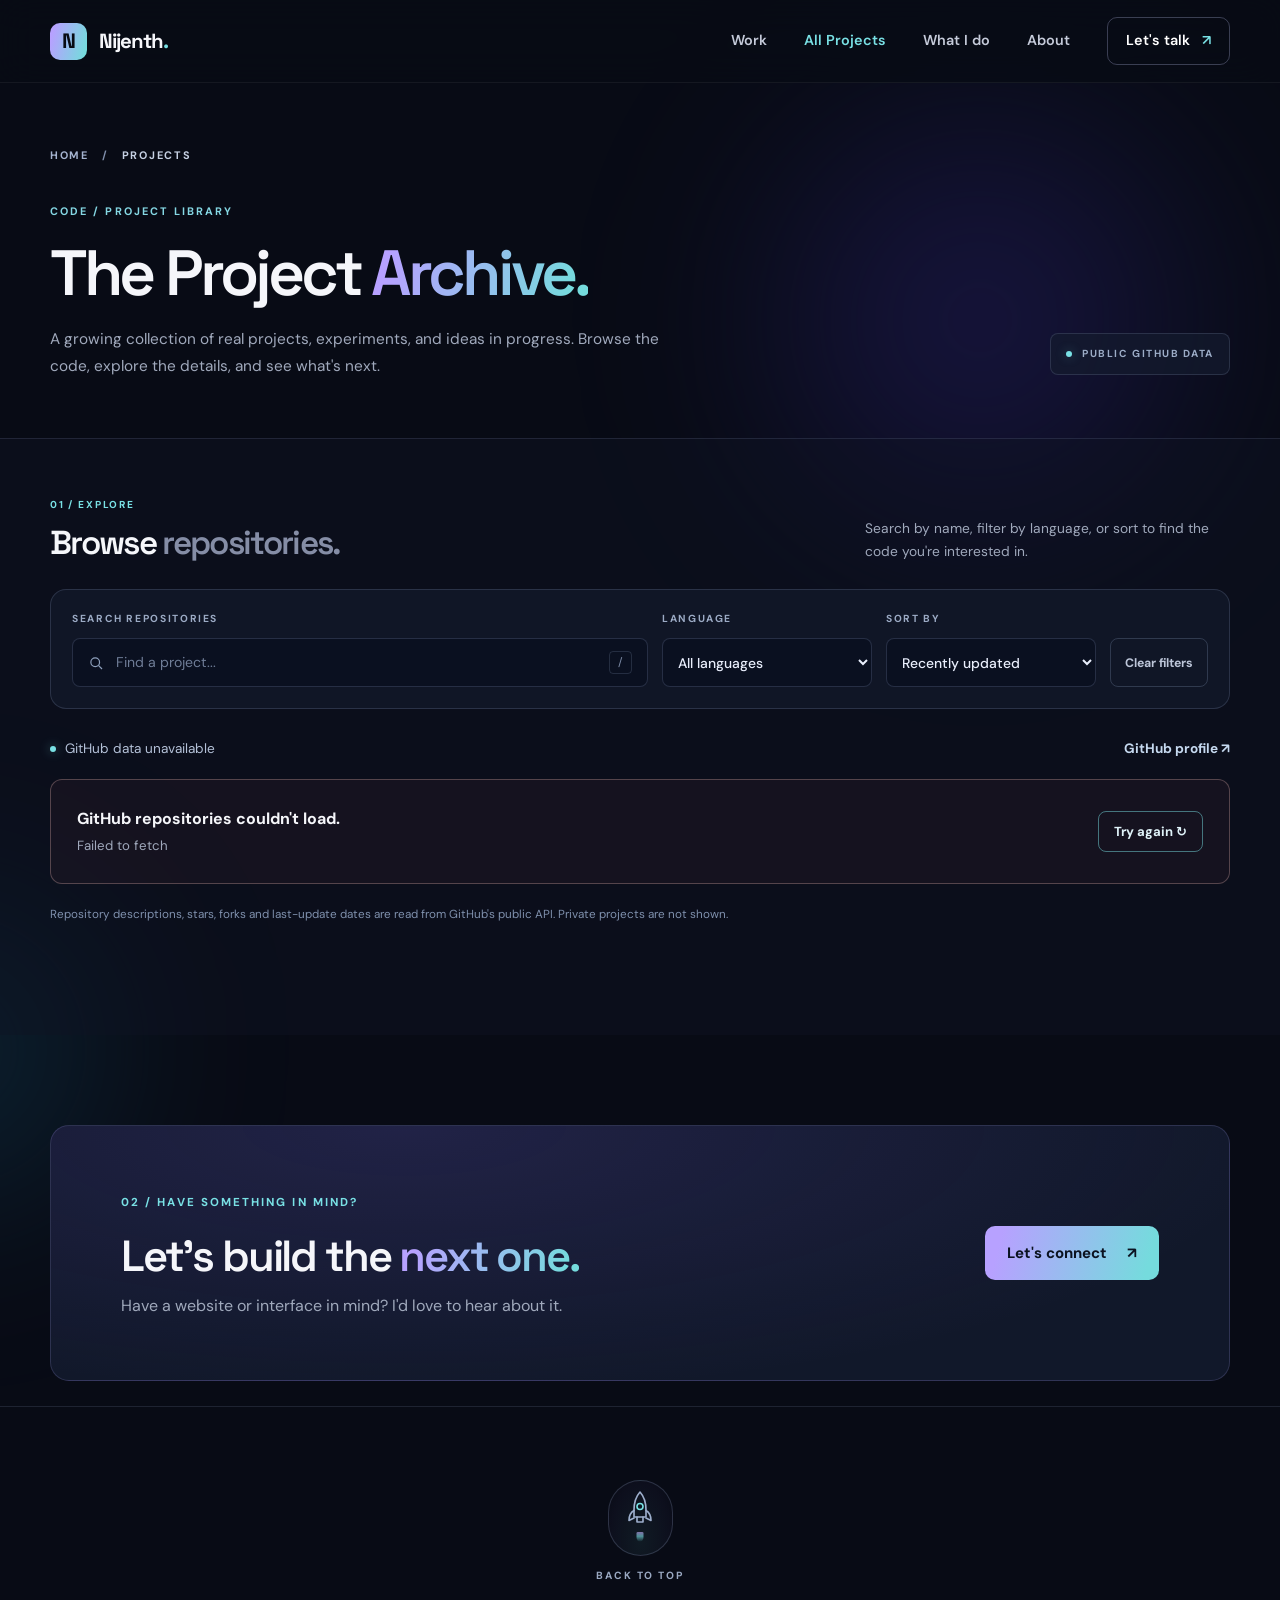
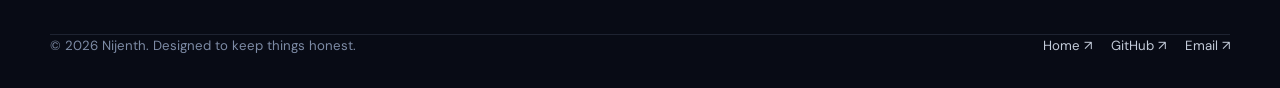
==== projects.html @ 248f4caf "Complete Portfolio V2 with GitHub Projects Explorer" ====
<!DOCTYPE html>
<html lang="en">
<head>
  <meta charset="UTF-8">
  <meta name="viewport" content="width=device-width, initial-scale=1">
  <meta name="color-scheme" content="dark">
  <meta name="theme-color" content="#080b15">
  <meta name="description" content="Explore Nijenth's public GitHub repositories, project source code, live demos, languages, and activity.">
  <meta name="author" content="Nijenth">
  <meta property="og:type" content="website">
  <meta property="og:title" content="All Projects — Nijenth | Frontend Developer">
  <meta property="og:description" content="An honest, searchable overview of Nijenth's public GitHub projects, powered by the GitHub API.">
  <title>All Projects — Nijenth | Frontend Developer</title>
  <link rel="preconnect" href="https://fonts.googleapis.com">
  <link rel="preconnect" href="https://fonts.gstatic.com" crossorigin>
  <link href="https://fonts.googleapis.com/css2?family=DM+Sans:wght@400;500;600;700&family=Space+Grotesk:wght@400;500;600;700&display=swap" rel="stylesheet">
  <link rel="stylesheet" href="style.css">
  <link rel="stylesheet" href="projects.css">
  <script src="script.js" defer></script>
  <script src="projects.js" defer></script>
</head>
<body>
  <a class="skip-link" href="#main">Skip to content</a>
  <div class="ambient ambient-one" aria-hidden="true"></div>
  <div class="ambient ambient-two" aria-hidden="true"></div>

  <header class="site-header" id="top">
    <div class="container header-inner">
      <a href="index.html#home" class="brand" aria-label="Nijenth, portfolio homepage">
        <span class="brand-mark">N</span>
        <span>Nijenth<span class="brand-period">.</span></span>
      </a>
      <button class="nav-toggle" type="button" aria-controls="primary-nav" aria-expanded="false" aria-label="Open navigation menu">
        <span></span><span></span><span></span>
      </button>
      <nav class="site-nav" id="primary-nav" aria-label="Main navigation">
        <a href="index.html#projects">Work</a>
        <a href="projects.html" aria-current="page">All Projects</a>
        <a href="index.html#services">What I do</a>
        <a href="index.html#about">About</a>
        <a href="index.html#contact" class="nav-contact">Let's talk <span aria-hidden="true">↗</span></a>
      </nav>
    </div>
  </header>

  <main id="main">
    <section class="archive-intro" id="home" tabindex="-1" aria-labelledby="archive-title">
      <div class="container">
        <nav class="archive-breadcrumb" aria-label="Breadcrumb">
          <a href="index.html#home">HOME</a>
          <span aria-hidden="true">/</span>
          <span aria-current="page">PROJECTS</span>
        </nav>
        <div class="archive-intro-row">
          <div class="archive-intro-copy">
            <span class="archive-overline">CODE / PROJECT LIBRARY</span>
            <h1 id="archive-title">The Project <span class="gradient-word">Archive.</span></h1>
            <p>A growing collection of real projects, experiments, and ideas in progress. Browse the code, explore the details, and see what's next.</p>
          </div>
          <div class="archive-data-source"><span class="archive-data-dot" aria-hidden="true"></span><span>PUBLIC GITHUB DATA</span></div>
        </div>
      </div>
    </section>

    <section class="archive-explorer" id="repository-explorer" aria-labelledby="explorer-heading">
      <div class="container">
        <div class="archive-section-head">
          <div>
            <span class="kicker">01 / EXPLORE</span>
            <h2 id="explorer-heading">Browse <span class="text-soft">repositories.</span></h2>
          </div>
          <p>Search by name, filter by language, or sort to find the code you're interested in.</p>
        </div>

        <div class="archive-toolbar" role="search" aria-label="Filter public GitHub repositories">
          <div class="archive-search-wrap">
            <label for="repo-search">SEARCH REPOSITORIES</label>
            <div class="archive-search-field">
              <svg width="18" height="18" viewBox="0 0 24 24" fill="none" stroke="currentColor" stroke-width="1.8" aria-hidden="true"><circle cx="10.8" cy="10.8" r="6.5"/><path d="m16 16 5 5"/></svg>
              <input id="repo-search" type="search" placeholder="Find a project..." autocomplete="off">
              <span class="keycap" aria-hidden="true">/</span>
            </div>
          </div>
          <div class="archive-select-wrap">
            <label for="language-filter">LANGUAGE</label>
            <select id="language-filter"><option value="all">All languages</option></select>
          </div>
          <div class="archive-select-wrap">
            <label for="sort-repos">SORT BY</label>
            <select id="sort-repos">
              <option value="updated">Recently updated</option>
              <option value="stars">Most stars</option>
              <option value="name">Name A–Z</option>
            </select>
          </div>
          <button id="clear-filters" class="clear-filters" type="button">Clear filters</button>
        </div>

        <div class="repo-results-bar">
          <div class="repo-results-copy"><span class="results-led" aria-hidden="true"></span><span id="repo-results-label" aria-live="polite">Connecting to GitHub…</span></div>
          <a href="https://github.com/Nijenth?tab=repositories" target="_blank" rel="noopener noreferrer">GitHub profile <span aria-hidden="true">↗</span></a>
        </div>

        <div id="repo-alert" class="repo-alert" role="alert" hidden>
          <div><strong>GitHub repositories couldn't load.</strong><p id="repo-error-text">Please try again in a moment.</p></div>
          <button id="retry-repos" type="button">Try again ↻</button>
        </div>

        <div id="repo-grid" class="repo-grid" aria-busy="true">
          <div class="repo-skeleton" aria-hidden="true"><div></div><i></i><i></i><span></span></div>
          <div class="repo-skeleton" aria-hidden="true"><div></div><i></i><i></i><span></span></div>
          <div class="repo-skeleton" aria-hidden="true"><div></div><i></i><i></i><span></span></div>
          <div class="repo-skeleton" aria-hidden="true"><div></div><i></i><i></i><span></span></div>
          <div class="repo-skeleton" aria-hidden="true"><div></div><i></i><i></i><span></span></div>
          <div class="repo-skeleton" aria-hidden="true"><div></div><i></i><i></i><span></span></div>
        </div>
        <div id="repo-empty" class="repo-empty" hidden>
          <div class="empty-icon" aria-hidden="true">⌕</div>
          <h3>No matching repositories.</h3>
          <p>Try another search or select a different language.</p>
          <button id="empty-reset" type="button">Show all repositories ↗</button>
        </div>
        <p class="archive-api-note">Repository descriptions, stars, forks and last-update dates are read from GitHub's public API. Private projects are not shown.</p>
      </div>
    </section>

    <section class="archive-cta" aria-labelledby="archive-cta-title">
      <div class="container archive-cta-panel">
        <div><span class="kicker">02 / HAVE SOMETHING IN MIND?</span><h2 id="archive-cta-title">Let's build the <span class="gradient-word">next one.</span></h2><p>Have a website or interface in mind? I'd love to hear about it.</p></div>
        <a class="button button-primary" href="index.html#contact">Let's connect <span aria-hidden="true">↗</span></a>
      </div>
    </section>
  </main>

  <footer class="footer">
    <div class="container rocket-return">
      <a href="#home" class="rocket-top" aria-label="Back to top">
        <span class="rocket-stage" aria-hidden="true">
          <span class="rocket-ship">
            <svg class="rocket-svg" viewBox="0 0 32 45" fill="none" xmlns="http://www.w3.org/2000/svg">
              <path d="M16 3C12 7.5 10 13.3 10 21V28H22V21C22 13.3 20 7.5 16 3Z" stroke="currentColor" stroke-width="1.65" stroke-linejoin="round"/>
              <circle cx="16" cy="17.5" r="3" stroke="#79e1e5" stroke-width="1.6"/>
              <path d="M10 21.5C6.6 23.5 5 27 5 31.5L10 29M22 21.5C25.4 23.5 27 27 27 31.5L22 29M13 28V33H19V28" stroke="currentColor" stroke-width="1.65" stroke-linecap="round" stroke-linejoin="round"/>
            </svg>
            <span class="rocket-flame"></span>
          </span>
          <span class="rocket-exhaust rocket-exhaust-left"></span>
          <span class="rocket-exhaust rocket-exhaust-right"></span>
        </span>
        <span class="rocket-label">BACK TO TOP</span>
      </a>
    </div>
    <div class="container footer-inner">
      <div>© <span id="year">2026</span> Nijenth. Designed to keep things honest.</div>
      <div><a href="index.html#home">Home ↗</a><a href="https://github.com/Nijenth" target="_blank" rel="noopener noreferrer">GitHub ↗</a><a href="mailto:nijenth11@gmail.com">Email ↗</a></div>
    </div>
  </footer>
</body>
</html>
---- style.css ----
/* Nijenth portfolio v2 — lightweight, responsive, no build tools required */
:root {
  --bg: #080b15;
  --surface: #0e1322;
  --surface-2: #141b2c;
  --line: rgba(177, 193, 236, .13);
  --text: #f5f6fa;
  --muted: #a0a9bc;
  --soft: #c5cbda;
  --purple: #a68bfa;
  --cyan: #79e1e5;
  --gradient: linear-gradient(105deg, #b7a1ff 10%, #75dbdd 92%);
  --font-body: 'DM Sans', system-ui, -apple-system, sans-serif;
  --font-head: 'Space Grotesk', system-ui, sans-serif;
  --container: 1180px;
}
*, *::before, *::after { box-sizing: border-box; }
html { scroll-behavior: smooth; scroll-padding-top: 95px; overflow-x: clip; }
body { margin: 0; background: var(--bg); color: var(--text); font-family: var(--font-body); line-height: 1.6; overflow-x: clip; }
a { color: inherit; text-decoration: none; }
button { font: inherit; }
a:focus-visible, button:focus-visible { outline: 3px solid var(--cyan); outline-offset: 5px; }
::selection { background: #8d6bf4; color: #fff; }
.container { width: min(var(--container), calc(100% - 72px)); margin-inline: auto; }
.section { position: relative; padding-block: 118px; }
h1, h2, h3, p { margin-top: 0; }
h1, h2, h3 { font-family: var(--font-head); letter-spacing: -.05em; }
h2 { font-size: clamp(2.2rem, 4.2vw, 3.5rem); line-height: 1.15; font-weight: 600; }
p { color: var(--muted); }
.skip-link { position: fixed; top: -100px; left: 20px; z-index: 200; background: #fff; color: #111; padding: 12px 18px; border-radius: 6px; }
.skip-link:focus { top: 12px; }
.ambient { pointer-events: none; position: absolute; z-index: -1; border-radius: 50%; filter: blur(75px); opacity: .5; }
.ambient-one { width: min(600px, 100vw); height: 600px; top: 20px; right: 0; background: radial-gradient(circle, #28206d 5%, transparent 72%); }
.ambient-two { width: 460px; height: 460px; top: 820px; left: -280px; background: radial-gradient(circle, #123f55 5%, transparent 72%); }
/* Header */
.site-header { position: sticky; top: 0; z-index: 30; border-bottom: 1px solid rgba(255,255,255,.055); background: rgba(8,11,21,.82); backdrop-filter: blur(18px); -webkit-backdrop-filter: blur(18px); transition: background .2s ease, border-color .2s ease; }
.site-header.scrolled { background: rgba(8,11,21,.96); border-bottom-color: var(--line); }
.header-inner { display: flex; justify-content: space-between; align-items: center; min-height: 82px; gap: 24px; }
.brand { display: inline-flex; align-items: center; gap: 12px; font-family: var(--font-head); font-size: 1.28rem; font-weight: 700; letter-spacing: -.05em; white-space: nowrap; }
.brand-mark { width: 37px; height: 37px; display: grid; place-items: center; background: var(--gradient); border-radius: 10px; color: #080b15; font-size: 1.3rem; line-height: 1; }
.brand-period { color: var(--cyan); }
.site-nav { display: flex; align-items: center; gap: 37px; font-size: .9rem; font-weight: 600; }
.site-nav > a { color: var(--soft); transition: color .2s ease; }
.site-nav > a:hover { color: #fff; }
.site-nav .nav-contact { padding: 11px 18px; border: 1px solid rgba(190,198,245,.28); border-radius: 10px; color: white; }
.nav-contact span { color: var(--cyan); margin-left: 8px; }
.nav-toggle { display: none; }
/* Hero */
.hero { min-height: 750px; padding: 120px 0 36px; }
.hero-layout { display: grid; grid-template-columns: minmax(0, 1.15fr) minmax(360px, .85fr); align-items: center; gap: 65px; }
.eyebrow, .kicker, .project-index { letter-spacing: .18em; font-size: .72rem; font-weight: 700; text-transform: uppercase; }
.eyebrow { display: inline-flex; flex-wrap: wrap; align-items: center; gap: 11px; color: #c8d0df; margin-bottom: 30px; letter-spacing: .12em; }
.eyebrow-sep { color: #59657e; }
.status-dot { width: 8px; height: 8px; background: #77e1be; border-radius: 50%; box-shadow: 0 0 16px rgba(119,225,190,.65); }

.hero h1 {
  font-size: clamp(3.1rem, 4.3vw, 4.2rem);
  line-height: 1.06;
  font-weight: 600;
  margin-bottom: 27px;
}
.gradient-word { background: var(--gradient); background-clip: text; -webkit-background-clip: text; color: transparent; }
.hero-description { max-width: 550px; font-size: 1.14rem; line-height: 1.82; margin-bottom: 32px; }
.hero-actions { display: flex; align-items: center; gap: 14px; flex-wrap: wrap; }
.button { display: inline-flex; justify-content: center; align-items: center; gap: 20px; padding: 15px 22px; border-radius: 10px; font-size: .94rem; font-weight: 700; transition: transform .2s ease, background .2s ease, border .2s ease; }
.button:hover { transform: translateY(-3px); }
.button-primary { background: var(--gradient); color: #0b1220; }
.button-primary:hover { background: linear-gradient(100deg, #c6b5ff, #98edf0); }
.button-outline { color: #fff; border: 1px solid rgba(180,191,225,.3); background: rgba(255,255,255,.015); }
.button-outline:hover { border-color: var(--purple); }
.stack-line { display: flex; gap: 10px; flex-wrap: wrap; font-size: .83rem; color: #d5d9e5; margin-top: 35px; }
.stack-line span { color: #7c899f; }
.hero-art { position: relative; min-height: 455px; display: flex; align-items: center; justify-content: center; }
.art-halo { pointer-events: none; position: absolute; width: 460px; height: 460px; max-width: 100%; border-radius: 50%; background: radial-gradient(circle, rgba(105,79,230,.26), rgba(37,62,106,.12) 45%, transparent 70%); filter: blur(12px); }
.art-window { position: relative; width: min(100%, 460px); border-radius: 18px; overflow: hidden; background: linear-gradient(145deg, #192139, #0e1424); border: 1px solid rgba(184,193,243,.2); transform: rotate(1.5deg); box-shadow: 0 32px 100px rgba(0,0,0,.4), 0 0 60px rgba(114,96,248,.09); }
.window-bar { height: 49px; border-bottom: 1px solid rgba(255,255,255,.09); display: flex; align-items: center; gap: 13px; padding: 0 20px; background: rgba(255,255,255,.02); }
.traffic { display: flex; gap: 6px; }
.traffic i { width: 8px; height: 8px; border-radius: 50%; background: #f28e93; }
.traffic i:nth-child(2) { background: #f1be65; }
.traffic i:nth-child(3) { background: #69d3b2; }
.window-label { margin: auto; font: 500 .7rem var(--font-head); color: #8694b4; }
.window-dots { font-size: 1.25rem; color: #7587a7; }
.window-body { padding: 38px 35px 32px; min-height: 355px; }
.window-small-tag { font: 700 .62rem var(--font-head); letter-spacing: .17em; color: #9ecadf; margin-bottom: 22px; }
.window-headline { font: 600 clamp(2.4rem, 4vw, 3.5rem)/1.08 var(--font-head); letter-spacing: -.055em; }
.window-headline em { font-style: normal; color: #b3a4ff; }
.window-lines { margin-top: 23px; display: grid; gap: 8px; }
.window-lines span { display: block; height: 6px; width: 80%; border-radius: 20px; background: rgba(173,189,229,.13); }
.window-lines span:nth-child(2) { width: 62%; }
.window-lines span:nth-child(3) { width: 42%; }
.window-cards { margin-top: 29px; display: grid; grid-template-columns: repeat(2, 1fr); gap: 10px; }
.window-cards div { background: rgba(11,17,34,.6); border: 1px solid rgba(190,205,242,.1); border-radius: 9px; padding: 14px; display: flex; align-items: center; gap: 9px; color: #cad2e5; font-size: .74rem; }
.tiny-circle { width: 14px; height: 14px; border: 2px solid #75c4e3; border-radius: 50%; }
.tiny-diamond { width: 11px; height: 11px; transform: rotate(45deg); background: #b0a0fb; border-radius: 2px; }
.float-note { position: absolute; z-index: 2; background: rgba(22,29,47,.95); border: 1px solid rgba(186,196,241,.19); box-shadow: 0 20px 40px rgba(0,0,0,.32); border-radius: 9px; font-size: .8rem; font-weight: 700; padding: 13px 16px; }
.note-top { top: 14px; right: -14px; transform: rotate(5deg); }
.note-bottom { bottom: 10px; left: -22px; transform: rotate(-4deg); }
.note-star { color: #c3a7ff; margin-right: 5px; }
.mini-code { font: 700 1rem var(--font-head); color: #7bdbe1; margin-right: 6px; }
.hero-foot { display: flex; justify-content: space-between; align-items: center; color: #65738b; border-top: 1px solid var(--line); margin-top: 83px; padding-top: 21px; letter-spacing: .22em; font-size: .66rem; font-weight: 700; }

/* Shared intro */
.kicker { color: var(--cyan); display: inline-block; margin-bottom: 18px; }
.section-intro { display: flex; justify-content: space-between; align-items: end; gap: 45px; margin-bottom: 42px; }
.section-intro h2 { margin-bottom: 0; }
.section-intro p { max-width: 390px; margin-bottom: 4px; font-size: .98rem; }
.text-soft { color: #858da6; }
/* Project highlight */
.work-section { padding-top: 95px; }
.project-featured { border: 1px solid var(--line); display: grid; grid-template-columns: 1.12fr .88fr; background: #101526; border-radius: 18px; overflow: hidden; box-shadow: 0 24px 60px rgba(0,0,0,.14); }
.featured-media { position: relative; display: flex; min-height: 374px; align-items: center; justify-content: center; background: radial-gradient(circle at 50% 50%, #272050, #101629 65%); padding: 29px; overflow: hidden; }
/* A purpose-built illustration, not a purported screenshot or dashboard data. */
.automatex-preview { position: relative; width: 100%; max-width: 580px; height: 340px; overflow: hidden; padding: 0; border: 1px solid rgba(203,187,255,.28); border-radius: 12px; background: radial-gradient(circle at 10% 95%, rgba(125,78,219,.45), transparent 62%), #100e23; box-shadow: 0 25px 65px rgba(0,0,0,.45); transform: rotate(-1.5deg); }
.ap-nav { height: 47px; display: flex; align-items: center; gap: 11px; justify-content: space-between; padding: 0 20px; border-bottom: 1px solid rgba(205,188,255,.15); background: rgba(16,14,35,.85); }
.ap-brand { font: 700 14px var(--font-head); letter-spacing: -.04em; color: white; }
.ap-brand > span:last-child { color: #c7aaff; }
.ap-logo { font-size: 20px; color: #c7aaff; vertical-align: middle; margin-right: 6px; }
.ap-navlist { color: #aaa0c3; font-size: 9px; }
.ap-nav-arrow { color: #cbb7fb; font-size: 19px; }
.ap-main { position: relative; padding: 28px 25px; z-index: 1; }
.ap-eyebrow { display: block; font-size: 9px; letter-spacing: .15em; font-weight: 700; color: #bfa7f1; margin-bottom: 14px; }
.ap-title { font: 600 clamp(28px, 3vw, 42px)/1.08 var(--font-head); letter-spacing: -.06em; color: #fff; }
.ap-title em { font-style: normal; color: #c6aaff; }
.ap-description { display: block; color: #c7bed8; margin-top: 13px; font-size: 11px; }
.ap-cta { display: inline-block; font: 700 10px var(--font-head); color: #190e33; background: #c3a5fa; padding: 10px 14px; border-radius: 6px; margin-top: 19px; }
.ap-workflow { position: absolute; top: 77px; right: -75px; width: 235px; border: 1px solid rgba(213,202,250,.2); border-radius: 11px; background: #201b39; box-shadow: 0 18px 55px rgba(0,0,0,.4); transform: rotate(6deg); padding: 14px; }
.ap-workflow-top { display: flex; justify-content: space-between; color: #9c92b6; border-bottom: 1px solid rgba(255,255,255,.09); padding-bottom: 10px; font-size: 8px; font-weight: 700; letter-spacing: .1em; }
.ap-workflow-top i { display: inline-block; height: 6px; width: 6px; margin-right: 5px; border-radius: 50%; background: #79e1e5; }
.ap-workflow-row { display: flex; align-items: center; gap: 8px; padding: 12px 0; font-size: 9px; border-bottom: 1px solid rgba(255,255,255,.045); }
.ap-workflow-row:last-child { border: none; padding-bottom: 0; }
.ap-node { flex: 0 0 23px; display: grid; place-items: center; height: 22px; background: #31294f; border-radius: 5px; color: #b8a4ee; font-weight: 700; }
.ap-step { flex: 1; color: #e8e2f4; }
.ap-check { color: #7fd5be; font-weight: 700; }
.image-label { position: absolute; left: 28px; bottom: 22px; font-size: .59rem; letter-spacing: .13em; font-weight: 700; padding: 7px 11px; color: #cdd6ea; background: rgba(10,16,34,.85); border: 1px solid rgba(180,192,234,.19); border-radius: 5px; }
.featured-content { display: flex; flex-direction: column; align-items: start; padding: 53px 48px 45px; }
.project-index { color: #8fa3c1; letter-spacing: .15em; }
.featured-content h3 { margin: 23px 0 14px; font-size: clamp(2.2rem, 3.4vw, 3.3rem); font-weight: 600; }
.project-mark { color: #b5a3ff; font-size: 1.6rem; margin-left: 8px; vertical-align: 11px; }
.featured-content p { font-size: .96rem; line-height: 1.83; margin-bottom: 24px; }
.tag-list { display: flex; flex-wrap: wrap; gap: 8px; }
.tag-list span { background: #1b2237; border: 1px solid rgba(194,207,247,.12); color: #b8c3d8; border-radius: 6px; padding: 5px 10px; font-size: .75rem; font-weight: 600; }
.project-links { display: flex; flex-wrap: wrap; gap: 24px; border-top: 1px solid var(--line); padding-top: 23px; margin-top: auto; width: 100%; }
.project-links a, .text-link, .all-projects { font-weight: 700; font-size: .9rem; color: #e5eafe; transition: color .2s ease; }
.project-links a:hover, .text-link:hover, .all-projects:hover { color: var(--cyan); }
.project-links span, .text-link span, .all-projects span { color: var(--cyan); margin-left: 5px; }
.project-grid { display: grid; grid-template-columns: repeat(2, minmax(0, 1fr)); gap: 22px; margin-top: 22px; }
.project-card { background: #0f1423; border: 1px solid var(--line); border-radius: 17px; overflow: hidden; transition: transform .25s ease, border-color .25s ease; }
.project-card:hover { transform: translateY(-4px); border-color: rgba(170,161,235,.36); }
.project-illustration { min-height: 257px; padding: 32px 54px 0; overflow: hidden; }
.store-illustration { background: radial-gradient(ellipse at 50% 160%, #356276, transparent 85%), linear-gradient(135deg,#152337,#102432); }
.neural-illustration { background: radial-gradient(ellipse at 80% 90%, #512b9a, transparent 80%), linear-gradient(135deg,#16162e,#28204b); }
.preview-bar { display: flex; justify-content: space-between; align-items: center; height: 37px; max-width: 370px; margin: 0 auto; padding: 0 13px; background: #141c2e; border: 1px solid #34405c; border-radius: 10px 10px 0 0; font-size: .74rem; color: #d7e8f5; font-weight: 700; }
.preview-dot { width: 11px; height: 11px; border-radius: 3px; background: #6be0e3; margin-right: 8px; }
.preview-dot.purple { background: #bc9cff; }
.preview-mini { margin-left: auto; color: #9db0d4; }
.store-preview { max-width: 370px; height: 195px; margin: 0 auto; padding: 22px; background: #e6eff4; border: 1px solid #34405c; border-top: none; box-shadow: 0 12px 35px rgba(0,0,0,.28); }
.store-search { height: 16px; border-radius: 4px; background: #c9d9e3; margin-bottom: 17px; }
.store-cards { display: grid; grid-template-columns: repeat(3,1fr); gap: 10px; }
.store-cards > span { display: flex; flex-direction: column; padding: 8px; gap: 8px; background: white; border-radius: 6px; height: 120px; }
.store-cards i { display: block; background: linear-gradient(120deg, #9cc7cf, #7d9cae); border-radius: 4px; height: 62px; }
.store-cards span:nth-child(2) i { background: linear-gradient(120deg,#aca6e2,#8172a7); }
.store-cards span:nth-child(3) i { background: linear-gradient(120deg,#9db9a0,#618e80); }
.store-cards b, .store-cards small { display: block; background: #d8e0ec; border-radius: 3px; height: 6px; }
.store-cards small { width: 50%; background: #9eabc3; }
.neural-preview { position: relative; height: 195px; max-width: 370px; overflow: hidden; margin: auto; padding: 25px 26px; background: #101325; border: 1px solid #383354; border-top: none; box-shadow: 0 12px 35px rgba(0,0,0,.3); }
.neural-badge { display: block; color: #ac9ef3; letter-spacing: .1em; font-size: .57rem; font-weight: 700; margin-bottom: 16px; }
.neural-preview strong { position: relative; z-index: 2; color: #f5f1ff; font: 600 1.7rem/1.12 var(--font-head); letter-spacing: -.04em; }
.neural-cta { display: block; width: 66px; height: 15px; border-radius: 5px; margin-top: 17px; background: linear-gradient(120deg,#8c6ce5,#a18df5); }
.neural-orb { position: absolute; right: 4px; bottom: -65px; width: 190px; height: 190px; border-radius: 50%; background: radial-gradient(circle at 30% 30%, #c5a9ff, #5940b6 37%, #121029 73%); filter: drop-shadow(0 0 35px #7049ba); opacity: .9; }
.project-card-copy { padding: 30px 32px 34px; }
.project-card-copy h3 { font-size: 1.85rem; font-weight: 600; margin: 10px 0 11px; }
.project-card-copy p { min-height: 77px; font-size: .93rem; line-height: 1.8; margin-bottom: 17px; }
.project-card-copy .text-link { display: inline-block; margin-top: 25px; }
.illustration-note { font-size: .74rem; margin-top: 17px; color: #818da6; }
.all-projects { display: table; margin: 33px auto 0; border-bottom: 1px solid rgba(138,161,205,.35); padding-bottom: 7px; }
/* Services */
.services-section { border-top: 1px solid var(--line); background: rgba(16,21,37,.55); }
.services-grid { display: grid; grid-template-columns: repeat(3,minmax(0, 1fr)); gap: 20px; }
.service-card { min-height: 281px; padding: 33px; border-radius: 14px; background: #111829; border: 1px solid var(--line); }
.service-icon { display: inline-flex; align-items: center; justify-content: center; font: 500 1.7rem var(--font-head); color: #a4bbff; width: 54px; height: 54px; background: rgba(133,130,241,.11); border: 1px solid rgba(154,162,255,.17); border-radius: 12px; }
.service-number { float: right; color: #5e6c88; font: 700 .76rem var(--font-head); }
.service-card h3 { font-size: 1.42rem; letter-spacing: -.035em; margin: 25px 0 9px; }
.service-card p { font-size: .92rem; line-height: 1.85; margin-bottom: 0; }
/* About */
.about-layout { display: grid; grid-template-columns: .82fr 1.18fr; align-items: center; gap: 105px; }
.about-art { min-height: 400px; border: 1px solid rgba(175,171,240,.18); border-radius: 18px; background: radial-gradient(circle at 50% 48%, #32265e, #16192e 50%, #101524 90%); display: flex; flex-direction: column; align-items: center; justify-content: center; box-shadow: inset 0 0 120px rgba(74,55,160,.08); }
.about-monogram { font: 700 clamp(9rem, 16vw, 14rem)/1 var(--font-head); letter-spacing: -.13em; color: #d2c5ff; text-shadow: 0 0 70px rgba(164,143,255,.28); }
.about-monogram span { color: #7fe0e4; }
.about-art-caption { margin-top: 20px; font-size: .63rem; letter-spacing: .19em; color: #a9afd5; font-weight: 700; }
.about-copy h2 { margin-bottom: 22px; }
.about-copy p { max-width: 600px; font-size: 1.02rem; line-height: 1.88; margin-bottom: 16px; }
.about-copy .text-link { display: inline-block; margin-top: 22px; }
/* Contact */
.contact-section { padding-top: 35px; padding-bottom: 110px; }
.contact-panel { text-align: center; position: relative; overflow: hidden; padding: 89px 30px 82px; border-radius: 22px; border: 1px solid rgba(163,152,231,.27); background: radial-gradient(ellipse at 51% -10%, rgba(103,74,194,.32), transparent 70%), #11172b; }
.contact-panel::after { content: ''; position: absolute; z-index: 0; width: 440px; height: 440px; border: 1px solid rgba(181,162,250,.07); border-radius: 50%; right: -210px; top: -280px; pointer-events: none; }
.contact-panel > * { position: relative; z-index: 1; }
.contact-panel h2 { font-size: clamp(2.25rem,4.7vw,4.15rem); margin-bottom: 22px; }
.contact-panel p { max-width: 495px; margin: 0 auto 31px; font-size: 1rem; }
.contact-button { margin: 0 auto; }
.email-link { display: block; width: max-content; max-width: 100%; margin: 20px auto 0; color: #b5c3d8; font-size: .9rem; text-decoration: underline; text-underline-offset: 5px; overflow-wrap: anywhere; }
/* Footer */
.footer { border-top: 1px solid var(--line); padding-block: 32px; color: #7d8ba5; font-size: .83rem; }
.footer-inner, .footer-inner > div:last-child { display: flex; align-items: center; justify-content: space-between; flex-wrap: wrap; gap: 19px; }
.footer a { color: #c3cbd9; }
.footer a:hover { color: var(--cyan); }
/* Reveal — uses the individual `translate` property so it never competes with
   `transform`-based hover effects on the same element. */
.can-reveal .reveal { opacity: 0; translate: 0 22px; transition: opacity .65s ease, translate .65s ease; }
.can-reveal .reveal.is-visible { opacity: 1; translate: 0 0; }
/* Project cards keep their quick hover transition (the rule above would otherwise override it). */
.can-reveal .project-card.reveal { transition: opacity .65s ease, translate .65s ease, transform .25s ease, border-color .25s ease; }
/* Arrow nudge on buttons and links */
.button span, .project-links span, .text-link span, .all-projects span { display: inline-block; transition: transform .2s ease; }
.button:hover span, .project-links a:hover span, .text-link:hover span, .all-projects:hover span { transform: translate(3px, -3px); }
/* Cursor spotlight on cards (position is set from script.js; hover-capable devices only) */
.project-card, .service-card { position: relative; }
.project-card::after, .service-card::after { content: ''; position: absolute; inset: 0; border-radius: inherit; pointer-events: none; opacity: 0; transition: opacity .3s ease; background: radial-gradient(260px circle at var(--mx, 50%) var(--my, 50%), rgba(166,139,250,.14), transparent 70%); }
@media (hover: hover) {
  .project-card:hover::after, .service-card:hover::after { opacity: 1; }
}
/* Workflow ticks in the AutomateX illustration appear one by one, then reset */
.ap-check { display: inline-block; }
@media (prefers-reduced-motion: no-preference) {
  .ap-check { animation: tick-loop 5.6s ease-in-out infinite backwards; }
  /* .ap-workflow-top is the first child, so the three rows are children 2, 3 and 4 */
  .ap-workflow-row:nth-child(3) .ap-check { animation-delay: .8s; }
  .ap-workflow-row:nth-child(4) .ap-check { animation-delay: 1.6s; }
}
@keyframes tick-loop {
  0%, 6% { opacity: 0; transform: scale(.4); }
  14%, 82% { opacity: 1; transform: scale(1); }
  92%, 100% { opacity: 0; transform: scale(1); }
}
/* Stagger the three service cards when they sit side by side */
@media (min-width: 821px) {
  .can-reveal .services-grid .service-card:nth-child(2) { transition-delay: .1s; }
  .can-reveal .services-grid .service-card:nth-child(3) { transition-delay: .2s; }
}
/* Hero entrance and gentle floating notes (skipped entirely for reduced motion) */
@media (prefers-reduced-motion: no-preference) {
  .hero-copy > * { animation: rise .7s cubic-bezier(.2,.7,.2,1) backwards; }
  .hero-copy > :nth-child(2) { animation-delay: .08s; }
  .hero-copy > :nth-child(3) { animation-delay: .16s; }
  .hero-copy > :nth-child(4) { animation-delay: .24s; }
  .hero-copy > :nth-child(5) { animation-delay: .32s; }
  .hero-art { animation: rise .9s .25s cubic-bezier(.2,.7,.2,1) backwards; }
  .note-top { animation: float 6s ease-in-out infinite; }
  .note-bottom { animation: float 7s ease-in-out -2s infinite; }
}
@keyframes rise { from { opacity: 0; transform: translateY(18px); } }
@keyframes float { 50% { translate: 0 -8px; } }
/* Responsive */
@media(max-width: 1050px) {
  .hero-layout { gap: 20px; grid-template-columns: minmax(0,1fr) minmax(320px,.82fr); }
  .hero h1 { font-size: clamp(3rem, 5.6vw, 4.65rem); }
  .featured-content { padding: 35px 30px; }
  .about-layout { gap: 55px; }
  .project-illustration { padding-inline: 28px; }
}
@media(max-width: 820px) {
  .container { width: min(var(--container), calc(100% - 42px)); }
  .section { padding-block: 84px; }
  .header-inner { min-height: 72px; }
  .nav-toggle { display: flex; position: relative; z-index: 32; width: 44px; height: 44px; flex-direction: column; align-items: center; justify-content: center; gap: 5px; background: #171d30; border: 1px solid var(--line); border-radius: 9px; cursor: pointer; }
  .nav-toggle span { display: block; width: 19px; height: 2px; background: #eee; border-radius: 3px; transition: transform .2s ease, opacity .2s ease; }
  .nav-toggle[aria-expanded="true"] span:nth-child(1) { transform: translateY(7px) rotate(45deg); }
  .nav-toggle[aria-expanded="true"] span:nth-child(2) { opacity: 0; }
  .nav-toggle[aria-expanded="true"] span:nth-child(3) { transform: translateY(-7px) rotate(-45deg); }
  .site-nav { position: absolute; top: calc(100% + 1px); left: 0; right: 0; padding: 20px max(21px,calc((100% - 1180px)/2)); background: #0c1221; border-bottom: 1px solid var(--line); box-shadow: 0 22px 45px rgba(0,0,0,.45); flex-direction: column; align-items: stretch; gap: 0; visibility: hidden; opacity: 0; pointer-events: none; transform: translateY(-12px); transition: opacity .2s ease, transform .2s ease, visibility .2s ease; }
  .site-nav.is-open { visibility: visible; opacity: 1; pointer-events: auto; transform: translateY(0); }
  .site-nav > a { padding: 14px 12px; }
  .site-nav .nav-contact { margin-top: 10px; text-align: center; }
  .hero { min-height: auto; padding-top: 95px; }
  .hero-layout { grid-template-columns: 1fr; gap: 55px; }
  .hero-copy { max-width: 690px; }
  .hero h1 { font-size: clamp(3.2rem, 8vw, 5.5rem); }
  .hero-art { max-width: 540px; width: 100%; margin-inline: auto; }
  .hero-foot { margin-top: 50px; }
  .section-intro { align-items: start; flex-direction: column; gap: 15px; }
  .section-intro p { max-width: 600px; }
  .project-featured { grid-template-columns: 1fr; }
  .featured-media { min-height: auto; padding: 40px 35px; }
  .featured-content { min-height: 315px; padding: 40px; }
  .project-grid { gap: 15px; }
  .project-illustration { padding-inline: 14px; }
  .services-grid { grid-template-columns: 1fr; }
  .service-card { min-height: 0; }
  .about-layout { grid-template-columns: 1fr; gap: 50px; }
  .about-art { min-height: 350px; }
  .contact-section { padding-top: 10px; }
}
@media(max-width: 580px) {
  .container { width: calc(100% - 36px); }
  .section { padding-block: 75px; }
  .hero { padding-top: 70px; }
  .hero h1 { font-size: clamp(2.8rem, 11vw, 4rem); }
  .hero-description { font-size: 1.01rem; }
  .eyebrow { font-size: .62rem; }
  .hero-actions { align-items: stretch; gap: 10px; }
  .hero-actions .button { width: 100%; }
  .stack-line { font-size: .76rem; }
  .hero-art { min-height: 370px; }
  .art-window { width: calc(100% - 24px); }
  .window-body { padding: 28px 22px 25px; min-height: 310px; }
  .window-headline { font-size: 2.7rem; }
  .note-top { right: 0; top: 0; }
  .note-bottom { left: 0; bottom: 0; }
  .float-note { font-size: .69rem; padding: 10px 11px; }
  .hero-foot { margin-top: 26px; }
  .section-intro { margin-bottom: 31px; }
  .section-intro h2 { font-size: 2.5rem; }
  .featured-media { padding: 30px 20px 50px; }
  .image-label { bottom: 13px; left: 19px; }
  .featured-content { padding: 30px 24px; min-height: 0; }
  .featured-content h3 { margin-top: 14px; }
  .project-links { margin-top: 25px; gap: 15px; }
  .project-grid { grid-template-columns: 1fr; }
  .project-illustration { padding: 28px 35px 0; }
  .project-card-copy { padding: 28px 25px; }
  .project-card-copy p { min-height: 0; }
  .about-art { min-height: 290px; }
  .about-monogram { font-size: 10rem; }
  .about-art-caption { font-size: .5rem; }
  .contact-panel { padding: 63px 22px; }
  .contact-panel h2 { font-size: 2.4rem; }
  .footer-inner, .footer-inner > div:last-child { justify-content: center; text-align: center; }
}
@media (prefers-reduced-motion: reduce) {
  html { scroll-behavior: auto; }
  *, *::before, *::after { animation-duration: .01ms !important; transition-duration: .01ms !important; }
  .reveal { opacity: 1; transform: none; translate: none; }
}

@media (max-width: 580px) {
  .automatex-preview { height: 284px; }
  .ap-main { padding: 28px 15px; }
  .ap-title { font-size: 29px; }
  .ap-description { font-size: 9px; max-width: 168px; }
  .ap-workflow { right: -130px; width: 208px; }
  .ap-navlist { display: none; }
}


/* --------------------------------------------------------------------
   Four scroll navigation mice — matches the original grey-outline,
   cyan-wheel indicator and reuses a single CSS animation.
   -------------------------------------------------------------------- */
.hero-foot {
  display: grid;
  grid-template-columns: minmax(0, 1fr) auto minmax(0, 1fr);
  align-items: center;
  min-height: 62px;
}

.hero-foot > span:first-child {
  grid-column: 1;
  justify-self: start;
}

.hero-foot > .scroll-mouse {
  grid-column: 2;
  justify-self: center;
}

.scroll-mouse {
  position: relative;
  display: flex;
  flex: none;
  justify-content: center;
  width: 27px;
  height: 43px;
  padding-top: 8px;
  border: 2px solid #7484a0;
  border-radius: 20px;
  cursor: pointer;
  transition: border-color .3s ease;
}

/* Invisible larger click/touch area, without enlarging the mouse icon. */
.scroll-mouse::before {
  content: '';
  position: absolute;
  inset: -9px;
}

.scroll-mouse:hover,
.scroll-mouse:focus-visible {
  border-color: #22d3ee;
}

.scroll-mouse-wheel {
  display: block;
  flex: 0 0 4px;
  width: 4px;
  height: 8px;
  background: #22d3ee;
  border-radius: 4px;
  animation: mouseScroll 1.8s ease-in-out infinite;
}

@keyframes mouseScroll {
  0%   { transform: translateY(0); opacity: 0; }
  35%  { opacity: 1; }
  100% { transform: translateY(12px); opacity: 0; }
}

.section-scroll {
  display: flex;
  justify-content: center;
  align-items: center;
  margin-top: clamp(45px, 6vw, 85px);
}

@media (max-width: 640px) {
  .hero-foot {
    grid-template-columns: minmax(0, 1fr);
    justify-items: center;
    row-gap: 16px;
  }

  .hero-foot > span:first-child {
    grid-column: 1;
    justify-self: start;
  }

  .hero-foot > .scroll-mouse {
    grid-column: 1;
    justify-self: center;
  }

  .section-scroll {
    margin-top: 48px;
  }
}

@media (prefers-reduced-motion: reduce) {
  .scroll-mouse-wheel {
    animation: none;
    opacity: 1;
    transform: none;
  }
}


/* ---------------------------------------------------------------
   Minimal rocket — visible at the end of the page, with a real
   launch-on-click animation. One control replaces the old text link.
   --------------------------------------------------------------- */
.rocket-return {
  display: flex;
  justify-content: center;
  padding: 35px 0 43px;
  border-bottom: 1px solid var(--line);
}

.rocket-top {
  display: inline-flex;
  flex-direction: column;
  align-items: center;
  justify-content: center;
  gap: 12px;
  min-width: 116px;
  padding: 6px 15px;
  color: #c7d1e4;
  text-align: center;
  cursor: pointer;
}

.rocket-stage {
  position: relative;
  display: grid;
  place-items: center;
  width: 65px;
  height: 76px;
  border: 1px solid rgba(177, 193, 236, .20);
  border-radius: 34px;
  background: radial-gradient(ellipse at 50% 80%, rgba(121,225,229,.075), rgba(166,139,250,.035) 68%, transparent);
  transition: border-color .25s ease, box-shadow .25s ease;
}

.rocket-ship {
  position: relative;
  z-index: 1;
  display: block;
  width: 32px;
  height: 56px;
  transition: transform .28s ease;
  transform: translateY(-1px);
}

.rocket-svg {
  display: block;
  width: 32px;
  height: 45px;
  color: #9daecc;
  transition: color .25s ease;
}

.rocket-flame {
  position: absolute;
  top: 43px;
  left: 50%;
  width: 7px;
  height: 13px;
  border-radius: 2px 2px 70% 70%;
  background: linear-gradient(#c4b1ff 4%, #79e1e5 45%, transparent);
  opacity: .6;
  transform: translateX(-50%) scaleY(.75);
  transform-origin: center top;
  animation: rocket-idle-flame 1s ease-in-out infinite alternate;
}

.rocket-exhaust {
  position: absolute;
  bottom: 2px;
  width: 2px;
  height: 22px;
  border-radius: 3px;
  background: linear-gradient(to bottom, rgba(121,225,229,.7), transparent);
  opacity: 0;
}
.rocket-exhaust-left { left: 24px; }
.rocket-exhaust-right { right: 24px; }

.rocket-label {
  font-size: .65rem;
  font-weight: 700;
  letter-spacing: .19em;
  color: #9aa9c2;
  transition: color .25s ease;
}

.rocket-top:hover .rocket-stage,
.rocket-top:focus-visible .rocket-stage {
  border-color: rgba(121,225,229,.5);
  box-shadow: 0 0 25px rgba(121,225,229,.08);
}
.rocket-top:hover .rocket-ship,
.rocket-top:focus-visible .rocket-ship {
  transform: translateY(-6px);
}
.rocket-top:hover .rocket-svg,
.rocket-top:focus-visible .rocket-svg,
.rocket-top:hover .rocket-label,
.rocket-top:focus-visible .rocket-label {
  color: var(--cyan);
}

@keyframes rocket-idle-flame {
  from { transform: translateX(-50%) scaleY(.55); opacity: .35; }
  to   { transform: translateX(-50%) scaleY(1); opacity: .85; }
}

@keyframes rocket-launch {
  0%   { transform: translateY(-1px) scale(1); opacity: 1; }
  20%  { transform: translateY(5px) scale(.97); opacity: 1; }
  100% { transform: translateY(-120px) scale(.81); opacity: 0; }
}

@keyframes rocket-boost {
  from { height: 19px; opacity: .8; }
  to   { height: 27px; opacity: 1; }
}

@keyframes rocket-exhaust-trail {
  0%, 20% { opacity: 0; transform: translateY(0) scaleY(.5); }
  35%      { opacity: .85; }
  100%     { opacity: 0; transform: translateY(20px) scaleY(2); }
}

.rocket-top.is-launching .rocket-ship {
  animation: rocket-launch .72s cubic-bezier(.22,.68,.2,1) both;
}
.rocket-top.is-launching .rocket-flame {
  animation: rocket-boost .13s ease-in-out infinite alternate;
}
.rocket-top.is-launching .rocket-exhaust {
  animation: rocket-exhaust-trail .65s ease-out both;
}
.rocket-top.is-launching .rocket-exhaust-right {
  animation-delay: .08s;
}

/* The footer stays compact on mobile. */
@media (max-width: 580px) {
  .rocket-return { padding: 30px 0 35px; }
}

/* Clicking still works, but without animation for reduced-motion users. */
@media (prefers-reduced-motion: reduce) {
  .rocket-ship, .rocket-svg, .rocket-stage, .rocket-label { transition: none; }
  .rocket-flame { animation: none; opacity: .65; transform: translateX(-50%) scaleY(.7); }
  .rocket-top.is-launching .rocket-ship,
  .rocket-top.is-launching .rocket-flame,
  .rocket-top.is-launching .rocket-exhaust { animation: none; }
}

/* Navigation entry for the dedicated project archive. */
.site-nav a[aria-current="page"] { color: var(--cyan); }
---- projects.css ----
/* Dedicated project archive — uses the same tokens as the main portfolio. */
/* Compact project archive header — distinct from the homepage hero. */
.archive-intro { position: relative; padding: clamp(42px, 5vw, 72px) 0 clamp(38px, 4.5vw, 64px); }
.archive-breadcrumb { display: flex; align-items: center; gap: 13px; color: #8090ac; font-size: .68rem; font-weight: 700; letter-spacing: .16em; margin-bottom: 33px; }
.archive-breadcrumb a { color: #a5b4d0; transition: color .2s ease; }
.archive-breadcrumb a:hover { color: var(--cyan); }
.archive-breadcrumb span[aria-current="page"] { color: #c6d1e3; }
.archive-intro-row { display: flex; justify-content: space-between; align-items: flex-end; gap: 38px; }
.archive-intro-copy { min-width: 0; max-width: 880px; }
.archive-overline { display: inline-block; color: #85d8e4; font-size: .68rem; font-weight: 700; letter-spacing: .19em; margin-bottom: 17px; }
.archive-intro-copy h1 { font-size: clamp(2.7rem, 5vw, 4.7rem); line-height: 1.1; font-weight: 600; letter-spacing: -.06em; margin-bottom: 18px; }
.archive-intro-copy > p { max-width: 650px; font-size: clamp(.96rem, 1.15vw, 1.06rem); line-height: 1.75; margin: 0; }
.archive-data-source { display: inline-flex; align-items: center; justify-content: center; gap: 10px; flex: 0 0 auto; color: #9cacc7; border: 1px solid rgba(183,202,241,.15); background: rgba(20,28,46,.7); padding: 12px 15px; border-radius: 8px; font-size: .64rem; font-weight: 700; letter-spacing: .15em; white-space: nowrap; margin-bottom: 5px; }
.archive-data-dot { width: 6px; height: 6px; border-radius: 50%; background: var(--cyan); box-shadow: 0 0 11px rgba(121,225,229,.35); }
.archive-explorer { border-top: 1px solid var(--line); padding: clamp(30px, 4vw, 55px) 0 112px; background: rgba(15,20,36,.44); }
.archive-section-head { display: flex; align-items: end; justify-content: space-between; gap: 30px; margin-bottom: 26px; }
.archive-section-head .kicker { font-size: .63rem; margin-bottom: 10px; }
.archive-section-head h2 { font-size: clamp(1.65rem, 2.6vw, 2.25rem); line-height: 1.2; margin: 0; }
.archive-section-head p { max-width: 365px; font-size: .86rem; line-height: 1.65; margin-bottom: 0; }
.archive-toolbar { display: grid; grid-template-columns: minmax(240px,1fr) minmax(160px,210px) minmax(160px,210px) auto; align-items: end; gap: 14px; border: 1px solid rgba(179,199,241,.16); padding: 21px; border-radius: 16px; background: #101626; }
.archive-search-wrap, .archive-select-wrap { display: flex; flex-direction: column; gap: 11px; min-width: 0; }
.archive-search-wrap label, .archive-select-wrap label { color: #9cabc5; font-weight: 700; letter-spacing: .16em; font-size: .64rem; }
.archive-search-field { display: flex; align-items: center; gap: 10px; padding: 0 15px; height: 49px; background: #0a1020; border: 1px solid rgba(176,197,241,.17); border-radius: 8px; color: #8fa1bd; }
.archive-search-field:focus-within { border-color: var(--cyan); box-shadow: 0 0 0 2px rgba(121,225,229,.08); }
.archive-search-field input { min-width: 0; width: 100%; outline: none; border: 0; background: transparent; color: #f5f6fa; font: inherit; font-size: .88rem; }
.archive-search-field input::placeholder { color: #6f7d97; }
.keycap { display: grid; place-items: center; border: 1px solid rgba(175,196,235,.16); color: #7d8ca7; width: 23px; height: 23px; border-radius: 4px; font-size: .73rem; flex: 0 0 auto; }
.archive-select-wrap select { height: 49px; width: 100%; min-width: 0; border: 1px solid rgba(176,197,241,.17); border-radius: 8px; background: #0a1020; color: #e9eefc; padding: 0 11px; font: 500 .87rem var(--font-body); }
.archive-select-wrap select:focus-visible { outline: 2px solid var(--cyan); outline-offset: 2px; }
.clear-filters { height: 49px; border: 1px solid rgba(176,197,241,.2); border-radius: 8px; padding: 0 14px; cursor: pointer; background: transparent; color: #bdc6d9; font: 700 .77rem var(--font-body); white-space: nowrap; }
.clear-filters:hover, .clear-filters:focus-visible { color: #fff; border-color: var(--cyan); }
.repo-results-bar { display: flex; justify-content: space-between; gap: 16px; align-items: center; margin: 29px 0 19px; font-size: .85rem; color: #b4c1d8; }
.repo-results-bar a { color: #c5d8ef; font-weight: 700; }
.repo-results-bar a:hover { color: var(--cyan); }
.repo-results-copy { display: flex; align-items: center; gap: 9px; }
.results-led { width: 6px; height: 6px; background: var(--cyan); border-radius: 50%; box-shadow: 0 0 11px rgba(121,225,229,.48); }
.repo-grid { display: grid; grid-template-columns: repeat(3, minmax(0,1fr)); gap: 17px; }
.repo-card { position: relative; min-width: 0; display: flex; flex-direction: column; min-height: 280px; padding: 28px; border: 1px solid rgba(180,195,236,.16); border-radius: 14px; background: linear-gradient(145deg,#121a2c,#0e1423); transition: border-color .25s ease, transform .25s ease; }
.repo-card:hover { transform: translateY(-4px); border-color: rgba(121,225,229,.42); }
.repo-card-top { display: flex; justify-content: space-between; align-items: center; gap: 12px; margin-bottom: 23px; }
.repo-mark { display: grid; place-items: center; border: 1px solid rgba(132,180,233,.24); background: rgba(84,118,185,.11); width: 43px; height: 43px; border-radius: 10px; font-family: ui-monospace,Consolas,monospace; font-size: 1.02rem; color: #8edee8; }
.repo-public-label { letter-spacing: .16em; font-size: .61rem; font-weight: 700; color: #8291ab; }
.repo-card h3 { font-size: 1.23rem; font-weight: 600; line-height: 1.25; letter-spacing: -.035em; margin-bottom: 10px; overflow-wrap: anywhere; }
.repo-card h3 a:hover { color: var(--cyan); }
.repo-card p { font-size: .86rem; line-height: 1.7; margin-bottom: 26px; flex-grow: 1; overflow-wrap: anywhere; }
.repo-facts { display: flex; flex-wrap: wrap; align-items: center; gap: 13px; font-size: .73rem; color: #a8b5ce; border-top: 1px solid rgba(175,192,226,.13); padding-top: 16px; }
.repo-facts span { display: inline-flex; align-items: center; gap: 6px; white-space: nowrap; }
.repo-lang-dot { display: inline-block; width: 8px; height: 8px; border-radius: 50%; background: #7e8ca6; }
.repo-lang-dot[data-language="JavaScript"] { background: #e3c869; }
.repo-lang-dot[data-language="TypeScript"] { background: #70abec; }
.repo-lang-dot[data-language="HTML"] { background: #eb967a; }
.repo-lang-dot[data-language="CSS"] { background: #a28fea; }
.repo-lang-dot[data-language="Python"] { background: #77c6c2; }
.repo-lang-dot[data-language="Java"] { background: #d89c85; }
.repo-lang-dot[data-language="C++"] { background: #ac93da; }
.repo-date { margin-top: 13px; font-size: .71rem; color: #7888a4; }
.repo-links { display: flex; flex-wrap: wrap; gap: 19px; align-items: center; margin-top: 20px; }
.repo-links a { font-size: .82rem; font-weight: 700; color: #e4ebfb; }
.repo-links a:hover { color: var(--cyan); }
.repo-links a span { color: var(--cyan); }
.repo-skeleton { min-height: 280px; border-radius: 14px; border: 1px solid rgba(177,195,239,.11); background: #131a2c; padding: 28px; }
.repo-skeleton div, .repo-skeleton i, .repo-skeleton span { display: block; background: linear-gradient(90deg,#1c2941 15%,#2b3a55 49%,#1c2941 85%); background-size: 200% 100%; border-radius: 6px; animation: repo-shimmer 1.6s linear infinite; }
.repo-skeleton div { height: 42px; width: 42px; margin-bottom: 28px; }
.repo-skeleton i { height: 16px; width: 71%; margin-bottom: 14px; }
.repo-skeleton i:nth-of-type(2) { height: 13px; width: 92%; opacity: .7; }
.repo-skeleton span { height: 14px; width: 56%; margin-top: 83px; }
@keyframes repo-shimmer { to { background-position-x: -200%; } }
.repo-alert { display: flex; gap: 25px; justify-content: space-between; align-items: center; border: 1px solid rgba(196,155,155,.36); border-radius: 12px; background: rgba(116,58,67,.1); padding: 26px; }
.repo-alert[hidden], .repo-empty[hidden] { display: none !important; }
.repo-alert strong { font-size: 1rem; }
.repo-alert p { margin: 4px 0 0; font-size: .83rem; }
.repo-alert button, .repo-empty button { background: transparent; color: #e0f3f9; border: 1px solid rgba(121,225,229,.48); border-radius: 8px; cursor: pointer; padding: 11px 15px; font: 700 .82rem var(--font-body); white-space: nowrap; }
.repo-alert button:hover, .repo-empty button:hover { background: rgba(121,225,229,.1); }
.repo-empty { text-align: center; padding: 85px 20px; background: #111829; border: 1px solid rgba(186,195,238,.12); border-radius: 14px; }
.empty-icon { font-size: 2.8rem; color: var(--cyan); line-height: 1; }
.repo-empty h3 { font-size: 1.6rem; margin: 15px 0 6px; }
.repo-empty p { font-size: .9rem; }
.repo-empty button { margin-top: 10px; }
.archive-api-note { margin: 21px 0 0; color: #7f90ad; font-size: .73rem; line-height: 1.6; }
.archive-cta { padding: 90px 0 25px; }
.archive-cta-panel { display: flex; justify-content: space-between; align-items: center; gap: 30px; border: 1px solid rgba(172,165,246,.18); border-radius: 19px; background: radial-gradient(ellipse at 30% 0%,rgba(105,80,199,.18),transparent 75%),#11182a; padding: 62px 70px; }
.archive-cta h2 { font-size: clamp(2rem,3.4vw,3.2rem); margin-bottom: 12px; }
.archive-cta p { margin-bottom: 0; }
.archive-cta .button { white-space: nowrap; }
@media (max-width: 1080px) {
  .archive-toolbar { grid-template-columns: minmax(220px,1fr) minmax(130px,180px) minmax(140px,180px); }
  .clear-filters { grid-column: 1 / -1; justify-self: end; height: 33px; }
  .repo-grid { grid-template-columns: repeat(2, minmax(0,1fr)); }
}
@media (max-width: 820px) {
  .archive-intro-row { align-items: flex-start; flex-direction: column; gap: 20px; }
  .archive-section-head { flex-direction: column; align-items: flex-start; gap: 16px; }
  .archive-section-head p { max-width: 600px; }
  .archive-toolbar { grid-template-columns: repeat(2,minmax(0,1fr)); }
  .archive-search-wrap { grid-column: 1 / -1; }
  .clear-filters { grid-column: 1 / -1; }
  .archive-cta-panel { padding: 48px 38px; }
}
@media (max-width: 580px) {
  .archive-intro { padding: 31px 0 32px; }
  .archive-breadcrumb { margin-bottom: 26px; }
  .archive-intro-copy h1 { font-size: clamp(2.45rem, 10.4vw, 3.5rem); }
  .archive-overline { margin-bottom: 15px; }
  .archive-data-source { padding: 10px 12px; }
  .archive-explorer { padding: 30px 0 85px; }
  .archive-section-head { gap: 12px; margin-bottom: 21px; }
  .archive-section-head p { font-size: .84rem; }
  .archive-toolbar { grid-template-columns: 1fr; padding: 16px; }
  .archive-search-wrap { grid-column: auto; }
  .clear-filters { grid-column: auto; justify-self: stretch; }
  .repo-grid { grid-template-columns: 1fr; }
  .repo-card { min-height: 0; }
  .repo-results-bar { align-items: flex-start; flex-direction: column; }
  .repo-alert { flex-direction: column; align-items: flex-start; }
  .archive-cta { padding-top: 60px; }
  .archive-cta-panel { flex-direction: column; align-items: flex-start; padding: 37px 25px; }
  .archive-cta .button { width: 100%; }
}
@media (prefers-reduced-motion: reduce) { .repo-skeleton div,.repo-skeleton i,.repo-skeleton span { animation: none; } .repo-card { transition: none; } .repo-card:hover { transform: none; } }
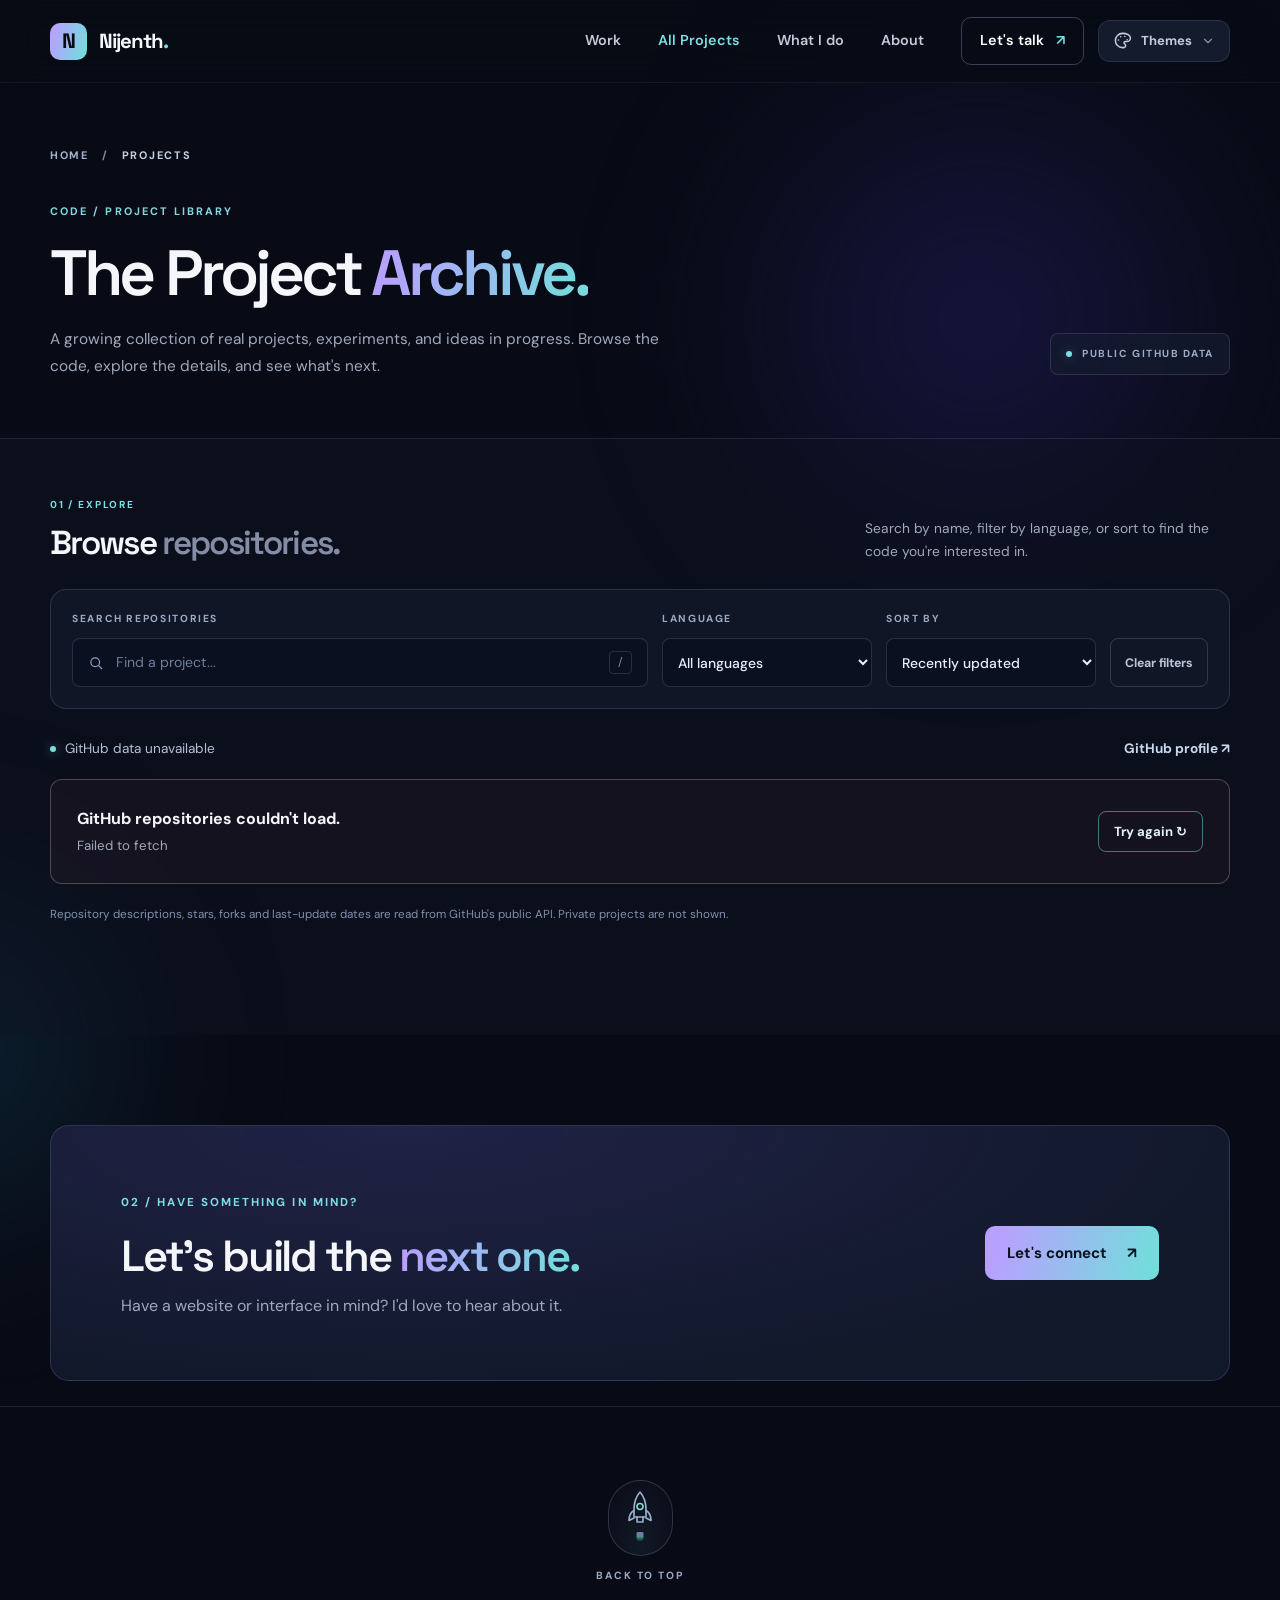
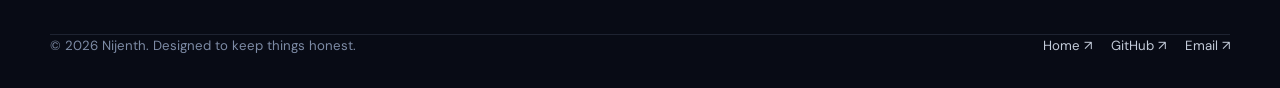
==== commit c2fadc95: "Add six premium portfolio themes with persistent theme picker" ====
--- a/projects.html
+++ b/projects.html
@@ -3,7 +3,7 @@
 <head>
   <meta charset="UTF-8">
   <meta name="viewport" content="width=device-width, initial-scale=1">
-  <meta name="color-scheme" content="dark">
+  <meta name="color-scheme" content="dark light">
   <meta name="theme-color" content="#080b15">
   <meta name="description" content="Explore Nijenth's public GitHub repositories, project source code, live demos, languages, and activity.">
   <meta name="author" content="Nijenth">
@@ -14,8 +14,19 @@
   <link rel="preconnect" href="https://fonts.googleapis.com">
   <link rel="preconnect" href="https://fonts.gstatic.com" crossorigin>
   <link href="https://fonts.googleapis.com/css2?family=DM+Sans:wght@400;500;600;700&family=Space+Grotesk:wght@400;500;600;700&display=swap" rel="stylesheet">
+  <script>
+    // Restore the theme before the CSS paints; honor saved dark/light choices.
+    try {
+      const stored = localStorage.getItem('nijenth-portfolio-theme');
+      const valid = ['midnight','pearl','graphite','nebula','emerald','amber'];
+      document.documentElement.dataset.theme = valid.includes(stored) ? stored : stored === 'light' ? 'pearl' : 'midnight';
+    } catch (_) {
+      document.documentElement.dataset.theme = 'midnight';
+    }
+  </script>
   <link rel="stylesheet" href="style.css">
   <link rel="stylesheet" href="projects.css">
+  <script src="theme-picker.js" defer></script>
   <script src="script.js" defer></script>
   <script src="projects.js" defer></script>
 </head>
@@ -30,16 +41,67 @@
         <span class="brand-mark">N</span>
         <span>Nijenth<span class="brand-period">.</span></span>
       </a>
-      <button class="nav-toggle" type="button" aria-controls="primary-nav" aria-expanded="false" aria-label="Open navigation menu">
-        <span></span><span></span><span></span>
-      </button>
-      <nav class="site-nav" id="primary-nav" aria-label="Main navigation">
+      <div class="header-controls">
+        <nav class="site-nav" id="primary-nav" aria-label="Main navigation">
         <a href="index.html#projects">Work</a>
         <a href="projects.html" aria-current="page">All Projects</a>
         <a href="index.html#services">What I do</a>
         <a href="index.html#about">About</a>
         <a href="index.html#contact" class="nav-contact">Let's talk <span aria-hidden="true">↗</span></a>
       </nav>
+      <div class="theme-picker">
+        <button class="theme-trigger" type="button" aria-label="Choose website theme" aria-expanded="false" aria-controls="theme-panel" title="Choose website theme">
+          <svg viewBox="0 0 24 24" width="19" height="19" fill="none" stroke="currentColor" stroke-width="1.9" stroke-linecap="round" stroke-linejoin="round" aria-hidden="true">
+            <path d="M12 3a9 9 0 1 0 0 18h1.5a2.5 2.5 0 0 0 1.2-4.7 1.6 1.6 0 0 1 .8-3h2A4.5 4.5 0 0 0 22 8.8C22 5.6 17.5 3 12 3Z"/>
+            <circle cx="6.8" cy="11.5" r="1" fill="currentColor" stroke="none"/>
+            <circle cx="9.7" cy="7.3" r="1" fill="currentColor" stroke="none"/>
+            <circle cx="15" cy="7" r="1" fill="currentColor" stroke="none"/>
+            <circle cx="17.9" cy="11" r="1" fill="currentColor" stroke="none"/>
+          </svg>
+          <span class="theme-trigger-label">Themes</span>
+          <svg class="theme-chevron" viewBox="0 0 24 24" width="14" height="14" fill="none" stroke="currentColor" stroke-width="2" stroke-linecap="round" stroke-linejoin="round" aria-hidden="true"><path d="m6 9 6 6 6-6"/></svg>
+        </button>
+        <div class="theme-panel" id="theme-panel" hidden>
+          <div class="theme-panel-head"><span>Choose your atmosphere</span><span class="theme-panel-deco" aria-hidden="true">✦</span></div>
+          <div class="theme-option-grid" role="group" aria-label="Color themes">
+          <button type="button" class="theme-option" data-theme-choice="midnight" aria-pressed="true">
+            <span class="theme-swatch swatch-midnight" aria-hidden="true"></span>
+            <span class="theme-option-name">Midnight</span>
+            <svg class="theme-check" viewBox="0 0 24 24" width="15" height="15" fill="none" stroke="currentColor" stroke-width="2.3" stroke-linecap="round" stroke-linejoin="round" aria-hidden="true"><path d="m5 12 4 4L19 6"/></svg>
+          </button>
+          <button type="button" class="theme-option" data-theme-choice="pearl" aria-pressed="false">
+            <span class="theme-swatch swatch-pearl" aria-hidden="true"></span>
+            <span class="theme-option-name">Pearl</span>
+            <svg class="theme-check" viewBox="0 0 24 24" width="15" height="15" fill="none" stroke="currentColor" stroke-width="2.3" stroke-linecap="round" stroke-linejoin="round" aria-hidden="true"><path d="m5 12 4 4L19 6"/></svg>
+          </button>
+          <button type="button" class="theme-option" data-theme-choice="graphite" aria-pressed="false">
+            <span class="theme-swatch swatch-graphite" aria-hidden="true"></span>
+            <span class="theme-option-name">Graphite</span>
+            <svg class="theme-check" viewBox="0 0 24 24" width="15" height="15" fill="none" stroke="currentColor" stroke-width="2.3" stroke-linecap="round" stroke-linejoin="round" aria-hidden="true"><path d="m5 12 4 4L19 6"/></svg>
+          </button>
+          <button type="button" class="theme-option" data-theme-choice="nebula" aria-pressed="false">
+            <span class="theme-swatch swatch-nebula" aria-hidden="true"></span>
+            <span class="theme-option-name">Nebula</span>
+            <svg class="theme-check" viewBox="0 0 24 24" width="15" height="15" fill="none" stroke="currentColor" stroke-width="2.3" stroke-linecap="round" stroke-linejoin="round" aria-hidden="true"><path d="m5 12 4 4L19 6"/></svg>
+          </button>
+          <button type="button" class="theme-option" data-theme-choice="emerald" aria-pressed="false">
+            <span class="theme-swatch swatch-emerald" aria-hidden="true"></span>
+            <span class="theme-option-name">Emerald</span>
+            <svg class="theme-check" viewBox="0 0 24 24" width="15" height="15" fill="none" stroke="currentColor" stroke-width="2.3" stroke-linecap="round" stroke-linejoin="round" aria-hidden="true"><path d="m5 12 4 4L19 6"/></svg>
+          </button>
+          <button type="button" class="theme-option" data-theme-choice="amber" aria-pressed="false">
+            <span class="theme-swatch swatch-amber" aria-hidden="true"></span>
+            <span class="theme-option-name">Amber</span>
+            <svg class="theme-check" viewBox="0 0 24 24" width="15" height="15" fill="none" stroke="currentColor" stroke-width="2.3" stroke-linecap="round" stroke-linejoin="round" aria-hidden="true"><path d="m5 12 4 4L19 6"/></svg>
+          </button>
+          </div>
+          <p class="theme-panel-note">Saved automatically for your next visit.</p>
+        </div>
+      </div>
+      <button class="nav-toggle" type="button" aria-controls="primary-nav" aria-expanded="false" aria-label="Open navigation menu">
+        <span></span><span></span><span></span>
+      </button>
+      </div>
     </div>
   </header>
 
--- a/style.css
+++ b/style.css
@@ -10,6 +10,7 @@
   --purple: #a68bfa;
   --cyan: #79e1e5;
   --gradient: linear-gradient(105deg, #b7a1ff 10%, #75dbdd 92%);
+  --gradient-text: var(--gradient);
   --font-body: 'DM Sans', system-ui, -apple-system, sans-serif;
   --font-head: 'Space Grotesk', system-ui, sans-serif;
   --container: 1180px;
@@ -59,7 +60,7 @@
   font-weight: 600;
   margin-bottom: 27px;
 }
-.gradient-word { background: var(--gradient); background-clip: text; -webkit-background-clip: text; color: transparent; }
+.gradient-word { background: var(--gradient-text); background-clip: text; -webkit-background-clip: text; color: transparent; }
 .hero-description { max-width: 550px; font-size: 1.14rem; line-height: 1.82; margin-bottom: 32px; }
 .hero-actions { display: flex; align-items: center; gap: 14px; flex-wrap: wrap; }
 .button { display: inline-flex; justify-content: center; align-items: center; gap: 20px; padding: 15px 22px; border-radius: 10px; font-size: .94rem; font-weight: 700; transition: transform .2s ease, background .2s ease, border .2s ease; }
@@ -190,15 +191,111 @@
 .about-copy h2 { margin-bottom: 22px; }
 .about-copy p { max-width: 600px; font-size: 1.02rem; line-height: 1.88; margin-bottom: 16px; }
 .about-copy .text-link { display: inline-block; margin-top: 22px; }
-/* Contact */
-.contact-section { padding-top: 35px; padding-bottom: 110px; }
-.contact-panel { text-align: center; position: relative; overflow: hidden; padding: 89px 30px 82px; border-radius: 22px; border: 1px solid rgba(163,152,231,.27); background: radial-gradient(ellipse at 51% -10%, rgba(103,74,194,.32), transparent 70%), #11172b; }
-.contact-panel::after { content: ''; position: absolute; z-index: 0; width: 440px; height: 440px; border: 1px solid rgba(181,162,250,.07); border-radius: 50%; right: -210px; top: -280px; pointer-events: none; }
-.contact-panel > * { position: relative; z-index: 1; }
-.contact-panel h2 { font-size: clamp(2.25rem,4.7vw,4.15rem); margin-bottom: 22px; }
-.contact-panel p { max-width: 495px; margin: 0 auto 31px; font-size: 1rem; }
-.contact-button { margin: 0 auto; }
-.email-link { display: block; width: max-content; max-width: 100%; margin: 20px auto 0; color: #b5c3d8; font-size: .9rem; text-decoration: underline; text-underline-offset: 5px; overflow-wrap: anywhere; }
+/* Minimal contact area: no oversized panel or card around the form. */
+.section.contact-section {
+  padding: 104px 0 88px;
+  border-top: 1px solid var(--line);
+  background: radial-gradient(ellipse at 12% 0%, rgba(128,106,218,.08), transparent 55%);
+}
+.contact-layout {
+  display: grid;
+  grid-template-columns: minmax(0, 1fr) minmax(0, .85fr);
+  align-items: start;
+  gap: clamp(44px, 8vw, 124px);
+}
+.contact-intro .kicker { margin-bottom: 24px; }
+.contact-intro h2 {
+  max-width: 620px;
+  font-size: clamp(2.7rem, 4.3vw, 4.1rem);
+  line-height: 1.1;
+  font-weight: 600;
+  margin-bottom: 24px;
+}
+.contact-intro p {
+  max-width: 390px;
+  color: var(--muted);
+  font-size: 1rem;
+  line-height: 1.8;
+  margin-bottom: 25px;
+}
+.contact-direct-email {
+  display: inline-flex;
+  align-items: center;
+  gap: 10px;
+  color: #d1e3eb;
+  text-decoration: underline;
+  text-underline-offset: 6px;
+  text-decoration-color: rgba(121,225,229,.5);
+  overflow-wrap: anywhere;
+  transition: color .2s ease;
+}
+.contact-direct-email span { color: var(--cyan); text-decoration: none; }
+.contact-direct-email:hover { color: var(--cyan); }
+.contact-form { display: grid; gap: 19px; padding-top: 5px; }
+.contact-field { display: grid; gap: 8px; min-width: 0; }
+.contact-field label { color: #c1cada; font-size: .82rem; font-weight: 600; }
+.contact-field input,
+.contact-field textarea {
+  width: 100%;
+  min-width: 0;
+  display: block;
+  background: rgba(255,255,255,.02);
+  border: 1px solid rgba(166,185,224,.18);
+  border-radius: 8px;
+  padding: 12px 15px;
+  color: var(--text);
+  font: inherit;
+  font-size: .93rem;
+  transition: background .2s ease, border-color .2s ease;
+}
+.contact-field input { min-height: 45px; }
+.contact-field textarea { min-height: 84px; resize: vertical; }
+.contact-field input::placeholder,
+.contact-field textarea::placeholder { color: #79859d; opacity: 1; }
+.contact-field input:focus,
+.contact-field textarea:focus {
+  outline: 2px solid rgba(121,225,229,.65);
+  outline-offset: 2px;
+  border-color: rgba(121,225,229,.45);
+  background: rgba(255,255,255,.045);
+}
+.contact-form-bottom { display: flex; flex-wrap: wrap; align-items: center; gap: 12px 17px; margin-top: 2px; }
+.contact-submit { padding: 12px 17px; min-height: 45px; cursor: pointer; border: 0; }
+.contact-form-note { margin: 0; max-width: 210px; color: #8290aa; font-size: .73rem; line-height: 1.5; }
+.contact-status { margin: -7px 0 0; color: var(--cyan); font-size: .82rem; line-height: 1.5; }
+.contact-status:empty { display: none; }
+/* The optional Netlify anti-spam field must remain present in the HTML
+   while staying visually hidden and keyboard-inaccessible. */
+.contact-honeypot {
+  position: absolute;
+  width: 1px;
+  height: 1px;
+  overflow: hidden;
+  clip: rect(0 0 0 0);
+  white-space: nowrap;
+  margin: -1px;
+  padding: 0;
+  border: 0;
+}
+.contact-submit:disabled { opacity: .7; cursor: wait; }
+.contact-status[data-state="success"] { color: #84e0bd; }
+.contact-status[data-state="error"] { color: #f6a6b3; }
+.contact-status[data-state="info"] { color: #a9bdd0; }
+
+@media (max-width: 820px) {
+  .section.contact-section { padding: 74px 0 66px; }
+  .contact-layout { grid-template-columns: 1fr; gap: 32px; }
+  .contact-intro h2 { font-size: clamp(2.6rem, 7vw, 3.7rem); }
+  .contact-intro p { margin-bottom: 16px; }
+  .contact-form { max-width: 650px; }
+}
+@media (max-width: 580px) {
+  .section.contact-section { padding: 62px 0 58px; }
+  .contact-intro h2 { font-size: clamp(2.4rem, 10vw, 3.3rem); }
+  .contact-form { gap: 16px; }
+  .contact-form-bottom { align-items: start; }
+  .contact-form-note { max-width: none; }
+}
 /* Footer */
 .footer { border-top: 1px solid var(--line); padding-block: 32px; color: #7d8ba5; font-size: .83rem; }
 .footer-inner, .footer-inner > div:last-child { display: flex; align-items: center; justify-content: space-between; flex-wrap: wrap; gap: 19px; }
@@ -288,7 +385,6 @@
   .service-card { min-height: 0; }
   .about-layout { grid-template-columns: 1fr; gap: 50px; }
   .about-art { min-height: 350px; }
-  .contact-section { padding-top: 10px; }
 }
 @media(max-width: 580px) {
   .container { width: calc(100% - 36px); }
@@ -322,8 +418,6 @@
   .about-art { min-height: 290px; }
   .about-monogram { font-size: 10rem; }
   .about-art-caption { font-size: .5rem; }
-  .contact-panel { padding: 63px 22px; }
-  .contact-panel h2 { font-size: 2.4rem; }
   .footer-inner, .footer-inner > div:last-child { justify-content: center; text-align: center; }
 }
 @media (prefers-reduced-motion: reduce) {
@@ -598,3 +692,255 @@
 
 /* Navigation entry for the dedicated project archive. */
 .site-nav a[aria-current="page"] { color: var(--cyan); }
+
+/* ================================================================
+   THEME SWITCHER — shared by the homepage and the Projects Archive.
+   Keeps dark visuals as the intentional illustrations, not as cards.
+   ================================================================ */
+html { color-scheme: dark; }
+html[data-theme="pearl"] {
+  color-scheme: light;
+  --bg: #f7f9fe;
+  --surface: #ffffff;
+  --surface-2: #f0f3fc;
+  --line: rgba(49, 61, 99, .15);
+  --text: #19223a;
+  --muted: #4d5c77;
+  --soft: #45546e;
+  --purple: #744bd5;
+  --cyan: #087589;
+  --gradient-text: linear-gradient(105deg,#7652cf 10%,#067b90 92%);
+}
+
+/* Header layout shared with all six themes. */
+.header-controls { display: flex; align-items: center; gap: 14px; margin-left: auto; }
+@media (max-width: 960px) { .header-controls { gap: 10px; } }
+
+/* Transitions augment existing hover/menu animations, never replace them. */
+body { transition: background-color .24s ease, color .24s ease; }
+.project-featured, .service-card, .project-card-copy, .footer {
+  transition: background-color .24s ease, color .24s ease, border-color .24s ease;
+}
+.project-card {
+  transition: transform .25s ease, border-color .25s ease, background-color .24s ease, box-shadow .24s ease;
+}
+@media (prefers-reduced-motion: reduce) {
+  body, .project-featured, .service-card, .project-card-copy, .footer { transition: none; }
+}
+
+/* Light theme: soft-paper canvas, ink text, lavender/teal accents. */
+html[data-theme="pearl"] .site-header { background: rgba(247,249,254,.87); border-bottom-color: rgba(33,51,93,.09); }
+html[data-theme="pearl"] .site-header.scrolled { background: rgba(247,249,254,.97); border-bottom-color: var(--line); }
+html[data-theme="pearl"] .ambient-one { background: radial-gradient(circle,#ddd3fc 3%, transparent 72%); opacity: .55; }
+html[data-theme="pearl"] .ambient-two { background: radial-gradient(circle,#caeef3 5%, transparent 73%); opacity: .5; }
+html[data-theme="pearl"] .site-nav > a { color: #3b4863; }
+html[data-theme="pearl"] .site-nav > a:hover { color: #6644b5; }
+html[data-theme="pearl"] .site-nav .nav-contact { color: #19223a; background: #fff; border-color: rgba(45,59,105,.22); }
+html[data-theme="pearl"] .site-nav a[aria-current="page"] { color: #6e48bb; }
+html[data-theme="pearl"] .theme-toggle { color: #574598; background: #fff; border-color: rgba(65,77,120,.24); }
+html[data-theme="pearl"] .theme-toggle:hover { background: #f0eafe; }
+html[data-theme="pearl"] .eyebrow { color: #40516d; }
+html[data-theme="pearl"] .eyebrow-sep { color: #71809b; }
+html[data-theme="pearl"] .stack-line { color: #32435f; }
+html[data-theme="pearl"] .stack-line span { color: #687792; }
+html[data-theme="pearl"] .hero-foot { color: #536686; }
+html[data-theme="pearl"] .text-soft { color: #687893; }
+html[data-theme="pearl"] .button-outline { background: #fff; color: #263450; border-color: rgba(48,64,106,.26); }
+html[data-theme="pearl"] .button-outline:hover { background: #f0ecfb; }
+html[data-theme="pearl"] .art-halo { background: radial-gradient(circle,rgba(150,117,234,.23),rgba(102,173,199,.10) 46%,transparent 72%); }
+html[data-theme="pearl"] .art-window, html[data-theme="pearl"] .float-note { color: #f5f6fa; }
+html[data-theme="pearl"] .float-note { background: #1b243b; }
+html[data-theme="pearl"] .project-featured { background: #fff; box-shadow: 0 22px 60px rgba(34,48,98,.07); }
+html[data-theme="pearl"] .project-index { color: #647695; }
+html[data-theme="pearl"] .project-card { background: #fff; box-shadow: 0 14px 34px rgba(29,49,91,.045); }
+html[data-theme="pearl"] .tag-list span { background: #f1f0fc; border-color: #e3ddf8; color: #554c83; }
+html[data-theme="pearl"] .project-links a,
+html[data-theme="pearl"] .text-link,
+html[data-theme="pearl"] .all-projects { color: #293b65; }
+html[data-theme="pearl"] .project-links a:hover,
+html[data-theme="pearl"] .text-link:hover,
+html[data-theme="pearl"] .all-projects:hover { color: #7047c1; }
+html[data-theme="pearl"] .illustration-note { color: #65728c; }
+html[data-theme="pearl"] .services-section { background: #f0f3fa; }
+html[data-theme="pearl"] .service-card { background: #fff; border-color: rgba(46,58,102,.13); }
+html[data-theme="pearl"] .service-icon { color: #7652cf; background: #f2edff; border-color: #e7dcff; }
+html[data-theme="pearl"] .service-number { color: #64738c; }
+html[data-theme="pearl"] .about-art { background: radial-gradient(circle at 50% 45%, #cfc4f3, #e6e3f8 58%, #eff0fa 90%); border-color: rgba(113,83,187,.20); }
+html[data-theme="pearl"] .about-monogram { color: #7554bf; text-shadow: 0 0 55px rgba(159,125,223,.19); }
+html[data-theme="pearl"] .about-monogram span { color: #0b8796; }
+html[data-theme="pearl"] .about-art-caption { color: #62618f; }
+html[data-theme="pearl"] .section.contact-section { background: radial-gradient(ellipse at 12% 0%, rgba(158,136,236,.09), transparent 55%); }
+html[data-theme="pearl"] .contact-direct-email { color: #263b60; text-decoration-color: #b9addd; }
+html[data-theme="pearl"] .contact-field label { color: #384866; }
+html[data-theme="pearl"] .contact-field input,
+html[data-theme="pearl"] .contact-field textarea { background: #fff; border-color: #ced5e5; color: #19223a; }
+html[data-theme="pearl"] .contact-field input::placeholder,
+html[data-theme="pearl"] .contact-field textarea::placeholder { color: #6d7c96; }
+html[data-theme="pearl"] .contact-field input:focus,
+html[data-theme="pearl"] .contact-field textarea:focus { background: #fff; border-color: #7049cd; outline-color: rgba(117,83,207,.45); }
+html[data-theme="pearl"] .contact-status[data-state="success"] { color: #11683f; }
+html[data-theme="pearl"] .contact-status[data-state="error"] { color: #a3203e; }
+html[data-theme="pearl"] .contact-status[data-state="info"] { color: #4e607e; }
+html[data-theme="pearl"] .footer { color: #5c6c86; }
+html[data-theme="pearl"] .footer a { color: #30435d; }
+html[data-theme="pearl"] .rocket-top { color: #455e81; }
+html[data-theme="pearl"] .rocket-stage { border-color: rgba(65,85,136,.24); background: radial-gradient(ellipse at 50% 80%,rgba(108,176,205,.12),rgba(170,148,230,.08) 70%,transparent); }
+html[data-theme="pearl"] .rocket-svg, html[data-theme="pearl"] .rocket-label { color: #536a92; }
+html[data-theme="pearl"] .scroll-mouse { border-color: #667ca3; }
+html[data-theme="pearl"] .scroll-mouse:hover, html[data-theme="pearl"] .scroll-mouse:focus-visible { border-color: #087589; }
+@media (max-width: 820px) {
+  html[data-theme="pearl"] .site-nav { background: #fff; border-bottom-color: var(--line); box-shadow: 0 22px 40px rgba(33,48,83,.14); }
+  html[data-theme="pearl"] .nav-toggle { background: #fff; border-color: rgba(65,77,120,.22); }
+  html[data-theme="pearl"] .nav-toggle span { background: #344363; }
+}
+
+/* ============================================================
+   SIX-THEME SELECTOR — Midnight default, Pearl original light.
+   Palette remains available on desktop and mobile, across pages.
+   ============================================================ */
+.theme-picker { position: relative; flex: 0 0 auto; }
+.theme-trigger {
+  display: inline-flex; gap: 9px; align-items: center; justify-content: center;
+  height: 42px; padding: 0 14px; border: 1px solid var(--line);
+  border-radius: 12px; background: var(--surface-2); color: var(--soft);
+  font: 700 .81rem var(--font-body); cursor: pointer; white-space: nowrap;
+  transition: background .2s, color .2s, border-color .2s;
+}
+.theme-trigger:hover, .theme-trigger[aria-expanded="true"] {
+  color: var(--text); border-color: var(--cyan); background: var(--surface);
+}
+.theme-trigger svg { flex: 0 0 auto; }
+.theme-chevron { opacity: .67; transition: transform .2s; }
+.theme-trigger[aria-expanded="true"] .theme-chevron { transform: rotate(180deg); }
+.theme-panel {
+  position: absolute; top: calc(100% + 13px); right: 0;
+  width: 325px; max-width: calc(100vw - 30px); z-index: 65;
+  padding: 17px; border: 1px solid var(--line); border-radius: 16px;
+  background: var(--surface); color: var(--text);
+  box-shadow: 0 26px 65px rgba(0, 0, 0, .3);
+}
+.theme-panel[hidden] { display: none !important; }
+.theme-panel-head { display: flex; justify-content: space-between; align-items: center; gap: 10px; font-size: .76rem; font-weight: 700; color: var(--soft); margin-bottom: 14px; }
+.theme-panel-deco { color: var(--cyan); font-size: 1.15rem; }
+.theme-option-grid { display: grid; grid-template-columns: repeat(2,minmax(0,1fr)); gap: 8px; }
+.theme-option {
+  min-width: 0; display: flex; gap: 9px; align-items: center;
+  border: 1px solid var(--line); border-radius: 11px;
+  background: var(--surface-2); color: var(--text); padding: 10px 8px;
+  cursor: pointer; text-align: left; font: 700 .78rem var(--font-body);
+  transition: border-color .2s, background-color .2s, transform .2s;
+}
+.theme-option:hover { border-color: var(--cyan); transform: translateY(-1px); }
+.theme-option[aria-pressed="true"] { border-color: var(--purple); box-shadow: inset 0 0 0 1px var(--purple); }
+.theme-swatch { width: 23px; height: 23px; flex: 0 0 23px; border: 1px solid rgba(128,136,163,.35); border-radius: 50%; box-shadow: 0 1px 3px rgba(0,0,0,.18); }
+.swatch-midnight { background: linear-gradient(135deg,#0b0d18 40%,#ad94fe 60%,#67dce0); }
+.swatch-pearl { background: linear-gradient(135deg,#f7f9fe 40%,#ad94fe 60%,#67cbd2); }
+.swatch-graphite { background: linear-gradient(135deg,#151719 40%,#9faeb8 70%,#f0f0ee); }
+.swatch-nebula { background: linear-gradient(135deg,#191226 40%,#c894e6 65%,#f0a2d5); }
+.swatch-emerald { background: linear-gradient(135deg,#102521 40%,#55bfa4 70%,#b5e9c1); }
+.swatch-amber { background: linear-gradient(135deg,#292016 40%,#eaa362 70%,#f8dcab); }
+.theme-option-name { flex: 1; }
+.theme-check { visibility: hidden; flex: 0 0 15px; color: var(--cyan); }
+.theme-option[aria-pressed="true"] .theme-check { visibility: visible; }
+.theme-panel-note { color: var(--muted); font-size: .72rem; margin: 14px 0 0; }
+@media (max-width: 1180px) and (min-width: 821px) {
+  .site-nav { gap: 18px; font-size: .84rem; }
+  .header-inner { gap: 12px; }
+  .theme-trigger { padding: 0 10px; }
+}
+@media (max-width: 580px) {
+  .theme-trigger { width: 42px; padding: 0; }
+  .theme-trigger-label, .theme-chevron { display: none; }
+  .theme-panel { right: -51px; }
+  .theme-option { padding: 10px 7px; }
+}
+@media (prefers-reduced-motion: reduce) {
+  .theme-trigger, .theme-option, .theme-chevron { transition: none; }
+  .theme-option:hover { transform: none; }
+}
+
+/* Four additional dark atmospheres. The two existing themes retain
+   their original palette and carefully tuned overrides. */
+html[data-theme="graphite"] {
+  --bg:#13171a; --surface:#1c2226; --surface-2:#252d33;
+  --line:rgba(192,209,220,.18); --text:#f0f3f5; --muted:#adb8c2;
+  --soft:#d5dfe5; --purple:#bdc9d2; --cyan:#b0d0db;
+  --gradient:linear-gradient(105deg,#dce2e7 10%,#9bbbc9 92%);
+  --gradient-text:var(--gradient);
+  --theme-header:rgba(19,23,26,.93); --theme-card:#1d2429;
+  --theme-section:#181e22; --theme-field:#181f24;
+  --theme-glow:rgba(182,209,228,.15); --theme-link:#dce7eb;
+  --theme-accent-bg:#303a40; --theme-art:#253039;
+}
+html[data-theme="nebula"] {
+  --bg:#190f26; --surface:#241633; --surface-2:#2e1b3d;
+  --line:rgba(220,179,246,.18); --text:#fff1fb; --muted:#d4b9db;
+  --soft:#e5cbea; --purple:#c49aff; --cyan:#f2a7d8;
+  --gradient:linear-gradient(105deg,#b79cff 10%,#f3a5d8 92%);
+  --gradient-text:var(--gradient);
+  --theme-header:rgba(25,15,38,.93); --theme-card:#271934;
+  --theme-section:#21152e; --theme-field:#1a1128;
+  --theme-glow:rgba(204,106,201,.26); --theme-link:#ffe2f4;
+  --theme-accent-bg:#402548; --theme-art:#342148;
+}
+html[data-theme="emerald"] {
+  --bg:#0d211c; --surface:#142e27; --surface-2:#1b3a32;
+  --line:rgba(145,231,188,.17); --text:#e6fff1; --muted:#a8cdbc;
+  --soft:#d1eee0; --purple:#70d9b2; --cyan:#95e7be;
+  --gradient:linear-gradient(105deg,#6fdeb9 10%,#bbf0c8 92%);
+  --gradient-text:var(--gradient);
+  --theme-header:rgba(13,33,28,.93); --theme-card:#173429;
+  --theme-section:#112820; --theme-field:#10271f;
+  --theme-glow:rgba(78,188,143,.21); --theme-link:#d3ffe4;
+  --theme-accent-bg:#224d3f; --theme-art:#164034;
+}
+html[data-theme="amber"] {
+  --bg:#261b13; --surface:#312317; --surface-2:#3c2b1d;
+  --line:rgba(250,205,145,.18); --text:#fff1df; --muted:#dbc2a7;
+  --soft:#f0d9b8; --purple:#e9b56d; --cyan:#ffd18b;
+  --gradient:linear-gradient(105deg,#f2ae6f 10%,#ffdb9b 92%);
+  --gradient-text:var(--gradient);
+  --theme-header:rgba(38,27,19,.93); --theme-card:#38271b;
+  --theme-section:#2d2016; --theme-field:#241a13;
+  --theme-glow:rgba(239,162,91,.22); --theme-link:#ffe6c2;
+  --theme-accent-bg:#563a25; --theme-art:#493122;
+}
+/* Shared surface treatments let each palette carry across the site,
+   without repainting embedded project illustrations. */
+html:is([data-theme="graphite"],[data-theme="nebula"],[data-theme="emerald"],[data-theme="amber"]) { color-scheme: dark; }
+html:is([data-theme="graphite"],[data-theme="nebula"],[data-theme="emerald"],[data-theme="amber"]) .site-header,
+html:is([data-theme="graphite"],[data-theme="nebula"],[data-theme="emerald"],[data-theme="amber"]) .site-header.scrolled { background:var(--theme-header); border-bottom-color:var(--line); }
+html:is([data-theme="graphite"],[data-theme="nebula"],[data-theme="emerald"],[data-theme="amber"]) .site-nav > a:hover { color:var(--text); }
+html:is([data-theme="graphite"],[data-theme="nebula"],[data-theme="emerald"],[data-theme="amber"]) .site-nav .nav-contact { color:var(--text); border-color:var(--line); }
+html:is([data-theme="graphite"],[data-theme="nebula"],[data-theme="emerald"],[data-theme="amber"]) .eyebrow,
+html:is([data-theme="graphite"],[data-theme="nebula"],[data-theme="emerald"],[data-theme="amber"]) .stack-line { color:var(--soft); }
+html:is([data-theme="graphite"],[data-theme="nebula"],[data-theme="emerald"],[data-theme="amber"]) .stack-line span,
+html:is([data-theme="graphite"],[data-theme="nebula"],[data-theme="emerald"],[data-theme="amber"]) .text-soft { color:var(--muted); }
+html:is([data-theme="graphite"],[data-theme="nebula"],[data-theme="emerald"],[data-theme="amber"]) .ambient-one { background:radial-gradient(circle,var(--theme-glow),transparent 70%); opacity:.85; }
+html:is([data-theme="graphite"],[data-theme="nebula"],[data-theme="emerald"],[data-theme="amber"]) .ambient-two,
+html:is([data-theme="graphite"],[data-theme="nebula"],[data-theme="emerald"],[data-theme="amber"]) .art-halo { background:radial-gradient(circle,var(--theme-glow),transparent 70%); opacity:.85; }
+html:is([data-theme="graphite"],[data-theme="nebula"],[data-theme="emerald"],[data-theme="amber"]) .button-outline { color:var(--text); border-color:var(--line); background:var(--surface); }
+html:is([data-theme="graphite"],[data-theme="nebula"],[data-theme="emerald"],[data-theme="amber"]) .button-primary:hover { background:var(--gradient); filter:brightness(1.09); }
+html:is([data-theme="graphite"],[data-theme="nebula"],[data-theme="emerald"],[data-theme="amber"]) .project-featured,
+html:is([data-theme="graphite"],[data-theme="nebula"],[data-theme="emerald"],[data-theme="amber"]) .project-card { background:var(--theme-card); border-color:var(--line); }
+html:is([data-theme="graphite"],[data-theme="nebula"],[data-theme="emerald"],[data-theme="amber"]) .services-section { background:var(--theme-section); }
+html:is([data-theme="graphite"],[data-theme="nebula"],[data-theme="emerald"],[data-theme="amber"]) .service-card { background:var(--surface); border-color:var(--line); }
+html:is([data-theme="graphite"],[data-theme="nebula"],[data-theme="emerald"],[data-theme="amber"]) .service-icon,
+html:is([data-theme="graphite"],[data-theme="nebula"],[data-theme="emerald"],[data-theme="amber"]) .tag-list span { color:var(--cyan); background:var(--theme-accent-bg); border-color:var(--line); }
+html:is([data-theme="graphite"],[data-theme="nebula"],[data-theme="emerald"],[data-theme="amber"]) .about-art { background:radial-gradient(circle at 50% 40%,var(--theme-art),var(--surface) 75%); border-color:var(--line); }
+html:is([data-theme="graphite"],[data-theme="nebula"],[data-theme="emerald"],[data-theme="amber"]) .about-monogram { color:var(--purple); text-shadow:0 0 55px var(--theme-glow); }
+html:is([data-theme="graphite"],[data-theme="nebula"],[data-theme="emerald"],[data-theme="amber"]) .about-monogram span { color:var(--cyan); }
+html:is([data-theme="graphite"],[data-theme="nebula"],[data-theme="emerald"],[data-theme="amber"]) .contact-field input,
+html:is([data-theme="graphite"],[data-theme="nebula"],[data-theme="emerald"],[data-theme="amber"]) .contact-field textarea { background:var(--theme-field); color:var(--text); border-color:var(--line); }
+html:is([data-theme="graphite"],[data-theme="nebula"],[data-theme="emerald"],[data-theme="amber"]) .contact-field label { color:var(--soft); }
+html:is([data-theme="graphite"],[data-theme="nebula"],[data-theme="emerald"],[data-theme="amber"]) .contact-field input::placeholder,
+html:is([data-theme="graphite"],[data-theme="nebula"],[data-theme="emerald"],[data-theme="amber"]) .contact-field textarea::placeholder { color:var(--muted); opacity:.8; }
+html:is([data-theme="graphite"],[data-theme="nebula"],[data-theme="emerald"],[data-theme="amber"]) .contact-direct-email { color:var(--text); text-decoration-color:var(--cyan); }
+html:is([data-theme="graphite"],[data-theme="nebula"],[data-theme="emerald"],[data-theme="amber"]) .footer { color:var(--muted); }
+html:is([data-theme="graphite"],[data-theme="nebula"],[data-theme="emerald"],[data-theme="amber"]) .rocket-stage { border-color:var(--line); background:radial-gradient(circle,var(--theme-glow),transparent 72%); }
+html:is([data-theme="graphite"],[data-theme="nebula"],[data-theme="emerald"],[data-theme="amber"]) .scroll-mouse { border-color:var(--muted); }
+html:is([data-theme="graphite"],[data-theme="nebula"],[data-theme="emerald"],[data-theme="amber"]) .scroll-mouse-wheel { background:var(--cyan); }
+@media (max-width: 820px) {
+  html:is([data-theme="graphite"],[data-theme="nebula"],[data-theme="emerald"],[data-theme="amber"]) .site-nav { background:var(--surface); border-color:var(--line); }
+  html:is([data-theme="graphite"],[data-theme="nebula"],[data-theme="emerald"],[data-theme="amber"]) .nav-toggle { background:var(--surface); border-color:var(--line); }
+}
--- a/projects.css
+++ b/projects.css
@@ -117,3 +117,69 @@
   .archive-cta .button { width: 100%; }
 }
 @media (prefers-reduced-motion: reduce) { .repo-skeleton div,.repo-skeleton i,.repo-skeleton span { animation: none; } .repo-card { transition: none; } .repo-card:hover { transform: none; } }
+
+/* Project Archive light mode — matching homepage palette. */
+html[data-theme="pearl"] .archive-breadcrumb { color: #5c6d8b; }
+html[data-theme="pearl"] .archive-breadcrumb a { color: #425472; }
+html[data-theme="pearl"] .archive-breadcrumb span[aria-current="page"] { color: #465775; }
+html[data-theme="pearl"] .archive-overline { color: #087589; }
+html[data-theme="pearl"] .archive-data-source { color: #465776; border-color: #d6daed; background: #fff; }
+html[data-theme="pearl"] .archive-explorer { background: #eff3fa; }
+html[data-theme="pearl"] .archive-toolbar { background: #fff; border-color: #dce1ee; box-shadow: 0 15px 32px rgba(37,57,108,.035); }
+html[data-theme="pearl"] .archive-search-wrap label,
+html[data-theme="pearl"] .archive-select-wrap label { color: #51607e; }
+html[data-theme="pearl"] .archive-search-field,
+html[data-theme="pearl"] .archive-select-wrap select { background: #f8faff; border-color: #cbd4e6; color: #283954; }
+html[data-theme="pearl"] .archive-search-field input { color: #19223a; }
+html[data-theme="pearl"] .archive-search-field input::placeholder { color: #6b7892; }
+html[data-theme="pearl"] .keycap { color: #536782; border-color: #cbd4e6; }
+html[data-theme="pearl"] .clear-filters { color: #354764; border-color: #cbd4e6; }
+html[data-theme="pearl"] .clear-filters:hover,
+html[data-theme="pearl"] .clear-filters:focus-visible { color: #6e48b9; }
+html[data-theme="pearl"] .repo-results-bar { color: #4e5d78; }
+html[data-theme="pearl"] .repo-results-bar a { color: #2f507f; }
+html[data-theme="pearl"] .repo-card { background: #fff; border-color: #dce2ef; box-shadow: 0 13px 28px rgba(36,52,99,.035); }
+html[data-theme="pearl"] .repo-mark { color: #7650c8; background: #f1ebff; border-color: #dfd4f8; }
+html[data-theme="pearl"] .repo-public-label { color: #5e6b86; }
+html[data-theme="pearl"] .repo-facts { color: #4e607a; border-color: #e4e8f1; }
+html[data-theme="pearl"] .repo-date { color: #586985; }
+html[data-theme="pearl"] .repo-links a { color: #2e4977; }
+html[data-theme="pearl"] .repo-skeleton { background: #fff; border-color: #dce2ef; }
+html[data-theme="pearl"] .repo-skeleton div,
+html[data-theme="pearl"] .repo-skeleton i,
+html[data-theme="pearl"] .repo-skeleton span { background-image: linear-gradient(90deg,#e8edf7 15%,#d6dff1 49%,#e8edf7 85%); }
+html[data-theme="pearl"] .repo-empty { background: #fff; border-color: #dce2ef; }
+html[data-theme="pearl"] .repo-alert { background: #fff6f8; border-color: #ebb8c6; }
+html[data-theme="pearl"] .repo-alert button,
+html[data-theme="pearl"] .repo-empty button { color: #395376; border-color: #9db1d6; }
+html[data-theme="pearl"] .archive-api-note { color: #61718b; }
+html[data-theme="pearl"] .archive-cta-panel { background: radial-gradient(ellipse at 30% 0%,rgba(165,139,241,.14),transparent 75%),#fff; border-color: #e0daf1; }
+
+/* Archive surfaces for Graphite, Nebula, Emerald and Amber. */
+html:is([data-theme="graphite"],[data-theme="nebula"],[data-theme="emerald"],[data-theme="amber"]) .archive-explorer { background:var(--theme-section); }
+html:is([data-theme="graphite"],[data-theme="nebula"],[data-theme="emerald"],[data-theme="amber"]) .archive-breadcrumb,
+html:is([data-theme="graphite"],[data-theme="nebula"],[data-theme="emerald"],[data-theme="amber"]) .archive-breadcrumb span[aria-current="page"] { color:var(--muted); }
+html:is([data-theme="graphite"],[data-theme="nebula"],[data-theme="emerald"],[data-theme="amber"]) .archive-overline { color:var(--cyan); }
+html:is([data-theme="graphite"],[data-theme="nebula"],[data-theme="emerald"],[data-theme="amber"]) .archive-data-source,
+html:is([data-theme="graphite"],[data-theme="nebula"],[data-theme="emerald"],[data-theme="amber"]) .archive-toolbar,
+html:is([data-theme="graphite"],[data-theme="nebula"],[data-theme="emerald"],[data-theme="amber"]) .repo-empty,
+html:is([data-theme="graphite"],[data-theme="nebula"],[data-theme="emerald"],[data-theme="amber"]) .repo-alert { background:var(--surface); color:var(--soft); border-color:var(--line); }
+html:is([data-theme="graphite"],[data-theme="nebula"],[data-theme="emerald"],[data-theme="amber"]) .archive-search-field,
+html:is([data-theme="graphite"],[data-theme="nebula"],[data-theme="emerald"],[data-theme="amber"]) .archive-select-wrap select { background:var(--theme-field); color:var(--text); border-color:var(--line); }
+html:is([data-theme="graphite"],[data-theme="nebula"],[data-theme="emerald"],[data-theme="amber"]) .archive-search-field input { color:var(--text); }
+html:is([data-theme="graphite"],[data-theme="nebula"],[data-theme="emerald"],[data-theme="amber"]) .archive-search-wrap label,
+html:is([data-theme="graphite"],[data-theme="nebula"],[data-theme="emerald"],[data-theme="amber"]) .archive-select-wrap label { color:var(--soft); }
+html:is([data-theme="graphite"],[data-theme="nebula"],[data-theme="emerald"],[data-theme="amber"]) .repo-card { background:linear-gradient(145deg,var(--surface),var(--theme-card)); border-color:var(--line); }
+html:is([data-theme="graphite"],[data-theme="nebula"],[data-theme="emerald"],[data-theme="amber"]) .repo-mark { color:var(--cyan); background:var(--theme-accent-bg); border-color:var(--line); }
+html:is([data-theme="graphite"],[data-theme="nebula"],[data-theme="emerald"],[data-theme="amber"]) .repo-links a { color:var(--theme-link); }
+html:is([data-theme="graphite"],[data-theme="nebula"],[data-theme="emerald"],[data-theme="amber"]) .repo-public-label,
+html:is([data-theme="graphite"],[data-theme="nebula"],[data-theme="emerald"],[data-theme="amber"]) .repo-results-bar,
+html:is([data-theme="graphite"],[data-theme="nebula"],[data-theme="emerald"],[data-theme="amber"]) .repo-date,
+html:is([data-theme="graphite"],[data-theme="nebula"],[data-theme="emerald"],[data-theme="amber"]) .repo-facts { color:var(--muted); }
+html:is([data-theme="graphite"],[data-theme="nebula"],[data-theme="emerald"],[data-theme="amber"]) .repo-skeleton { background:var(--surface); border-color:var(--line); }
+html:is([data-theme="graphite"],[data-theme="nebula"],[data-theme="emerald"],[data-theme="amber"]) .repo-skeleton div,
+html:is([data-theme="graphite"],[data-theme="nebula"],[data-theme="emerald"],[data-theme="amber"]) .repo-skeleton i,
+html:is([data-theme="graphite"],[data-theme="nebula"],[data-theme="emerald"],[data-theme="amber"]) .repo-skeleton span { background-image:linear-gradient(90deg,var(--surface-2),var(--theme-art),var(--surface-2)); }
+html:is([data-theme="graphite"],[data-theme="nebula"],[data-theme="emerald"],[data-theme="amber"]) .archive-cta-panel { background:radial-gradient(ellipse at 30% 0%,var(--theme-glow),transparent 75%),var(--surface); border-color:var(--line); }
+html:is([data-theme="graphite"],[data-theme="nebula"],[data-theme="emerald"],[data-theme="amber"]) .repo-empty button,
+html:is([data-theme="graphite"],[data-theme="nebula"],[data-theme="emerald"],[data-theme="amber"]) .repo-alert button { color:var(--theme-link); border-color:var(--line); }
